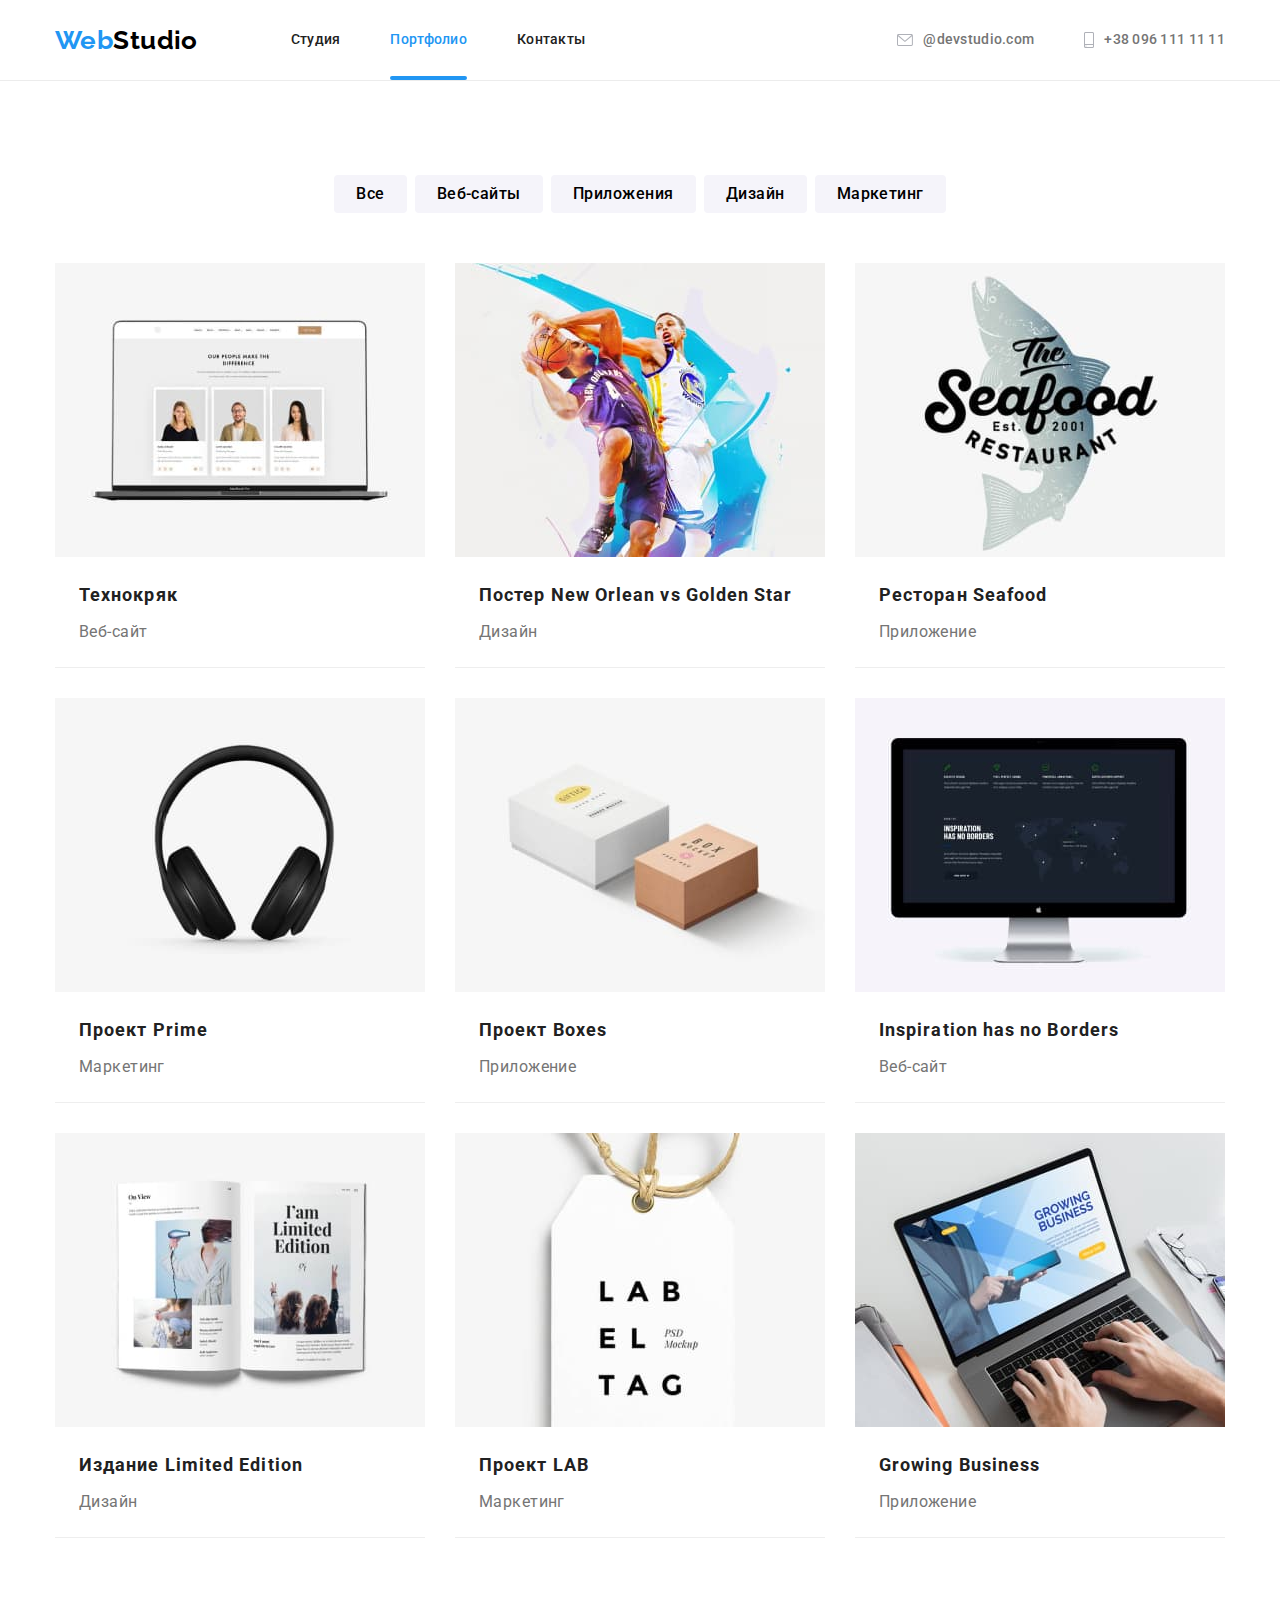
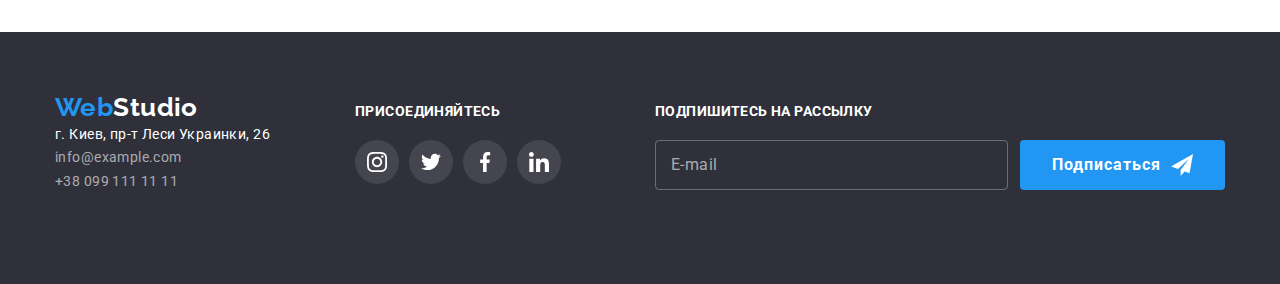
==== portfolio.html @ 6a76e934 "Старт ДЗ-8" ====
<!DOCTYPE html>
<html lang="ru">
  <head>
    <meta charset="UTF-8" />
    <meta http-equiv="X-UA-Compatible" content="IE=edge" />
    <meta name="viewport" content="width=device-width, initial-scale=1.0" />
    <title>Портфолио</title>
    <link rel="stylesheet" href="https://cdnjs.cloudflare.com/ajax/libs/modern-normalize/1.0.0/modern-normalize.min.css" />
    <link rel="preconnect" href="https://fonts.gstatic.com" />
    <link
      href="https://fonts.googleapis.com/css2?family=Raleway:wght@700&family=Roboto:wght@400;500;700;900&display=swap"
      rel="stylesheet"
    />
    <link rel="stylesheet" href="./css/main.min.css" />
  </head>
  <body>
    <header class="page-header">
      <div class="container">
        <a href="./" class="link logo page-header__logo"><span class="logo--color">Web</span>Studio</a>
        <nav>
          <ul class="list site-nav">
            <li class="site-nav__item"><a href="./" class="link site-nav__link">Студия</a></li>
            <li class="site-nav__item current"><a href="./portfolio.html" class="link site-nav__link">Портфолио</a></li>
            <li class="site-nav__item"><a href="" class="link site-nav__link">Контакты</a></li>
          </ul>
        </nav>
        <ul class="list address">
          <li class="address__item">
            <a href="mailto:info@devstudio.com" class="link address__link">
              <svg class="address__icon" width="16" height="12">
                <use href="./images/icons.svg#icon-envelope"></use>
              </svg>
              <span>@devstudio.com</span>
            </a>
          </li>
          <li class="address-item">
            <a href="tel:+380961111111" class="link address__link">
              <svg class="address__icon" width="10" height="16">
                <use href="./images/icons.svg#icon-smartphone"></use>
              </svg>
              <span>+38 096 111 11 11</span>
            </a>
          </li>
        </ul>
      </div>
    </header>

    <main>
      <section class="section">
        <div class="container">
          <h1 class="text-hidden">Проекты</h1>
          <ul class="list buttons-block">
            <li><button type="button" class="button current-btn">Все</button></li>
            <li><button type="button" class="button">Веб-сайты</button></li>
            <li><button type="button" class="button">Приложения</button></li>
            <li><button type="button" class="button">Дизайн</button></li>
            <li><button type="button" class="button">Маркетинг</button></li>
          </ul>
          <ul class="list grid">
            <li class="project__item grid__item">
              <a href="" class="project__link link show-overlay">
                <div class="project__face">
                  <img src="./images/projects/img1.jpg" alt="оформление проекта" width="370" height="294" />
                  <p class="project__overlay">
                    Технокряк это современная площадка распространения коронавируса. Компании используют эту платформу для цифрового
                    шпионажа и атак на защищённые сервера конкурентов.
                  </p>
                </div>
                <div class="project__text">
                  <h2 class="project__name">Технокряк</h2>
                  <p class="project__caption">Веб-сайт</p>
                </div>
              </a>
            </li>
            <li class="project__item grid__item">
              <a href="" class="project__link link show-overlay">
                <div class="project__face">
                  <img src="./images/projects/img2.jpg" alt="оформление проекта" width="370" height="294" />
                  <p class="project__overlay">
                    Технокряк это современная площадка распространения коронавируса. Компании используют эту платформу для цифрового
                    шпионажа и атак на защищённые сервера конкурентов.
                  </p>
                </div>
                <div class="project__text">
                  <h2 class="project__name">Постер New Orlean vs Golden Star</h2>
                  <p class="project__caption">Дизайн</p>
                </div>
              </a>
            </li>
            <li class="project__item grid__item">
              <a href="" class="project__link link show-overlay">
                <div class="project__face">
                  <img src="./images/projects/img3.jpg" alt="оформление проекта" width="370" height="294" />
                  <p class="project__overlay">
                    Технокряк это современная площадка распространения коронавируса. Компании используют эту платформу для цифрового
                    шпионажа и атак на защищённые сервера конкурентов.
                  </p>
                </div>
                <div class="project__text">
                  <h2 class="project__name">Ресторан Seafood</h2>
                  <p class="project__caption">Приложение</p>
                </div>
              </a>
            </li>
            <li class="project__item grid__item">
              <a href="" class="project__link link show-overlay">
                <div class="project__face">
                  <img src="./images/projects/img4.jpg" alt="оформление проекта" width="370" height="294" />
                  <p class="project__overlay">
                    Технокряк это современная площадка распространения коронавируса. Компании используют эту платформу для цифрового
                    шпионажа и атак на защищённые сервера конкурентов.
                  </p>
                </div>
                <div class="project__text">
                  <h2 class="project__name">Проект Prime</h2>
                  <p class="project__caption">Маркетинг</p>
                </div>
              </a>
            </li>
            <li class="project__item grid__item">
              <a href="" class="project__link link show-overlay">
                <div class="project__face">
                  <img src="./images/projects/img5.jpg" alt="оформление проекта" width="370" height="294" />
                  <p class="project__overlay">
                    Технокряк это современная площадка распространения коронавируса. Компании используют эту платформу для цифрового
                    шпионажа и атак на защищённые сервера конкурентов.
                  </p>
                </div>
                <div class="project__text">
                  <h2 class="project__name">Проект Boxes</h2>
                  <p class="project__caption">Приложение</p>
                </div>
              </a>
            </li>
            <li class="project__item grid__item">
              <a href="" class="project__link link show-overlay">
                <div class="project__face">
                  <img src="./images/projects/img6.jpg" alt="оформление проекта" width="370" height="294" />
                  <p class="project__overlay">
                    Технокряк это современная площадка распространения коронавируса. Компании используют эту платформу для цифрового
                    шпионажа и атак на защищённые сервера конкурентов.
                  </p>
                </div>
                <div class="project__text">
                  <h2 class="project__name">Inspiration has no Borders</h2>
                  <p class="project__caption">Веб-сайт</p>
                </div>
              </a>
            </li>
            <li class="project__item grid__item">
              <a href="" class="project__link link show-overlay">
                <div class="project__face">
                  <img src="./images/projects/img7.jpg" alt="оформление проекта" width="370" height="294" />
                  <p class="project__overlay">
                    Технокряк это современная площадка распространения коронавируса. Компании используют эту платформу для цифрового
                    шпионажа и атак на защищённые сервера конкурентов.
                  </p>
                </div>
                <div class="project__text">
                  <h2 class="project__name">Издание Limited Edition</h2>
                  <p class="project__caption">Дизайн</p>
                </div>
              </a>
            </li>
            <li class="project__item grid__item">
              <a href="" class="project__link link show-overlay">
                <div class="project__face">
                  <img src="./images/projects/img8.jpg" alt="оформление проекта" width="370" height="294" />
                  <p class="project__overlay">
                    Технокряк это современная площадка распространения коронавируса. Компании используют эту платформу для цифрового
                    шпионажа и атак на защищённые сервера конкурентов.
                  </p>
                </div>
                <div class="project__text">
                  <h2 class="project__name">Проект LAB</h2>
                  <p class="project__caption">Маркетинг</p>
                </div>
              </a>
            </li>
            <li class="project__item grid__item">
              <a href="" class="project__link link show-overlay">
                <div class="project__face">
                  <img src="./images/projects/img9.jpg" alt="оформление проекта" width="370" height="294" />
                  <p class="project__overlay">
                    Технокряк это современная площадка распространения коронавируса. Компании используют эту платформу для цифрового
                    шпионажа и атак на защищённые сервера конкурентов.
                  </p>
                </div>
                <div class="project__text">
                  <h2 class="project__name">Growing Business</h2>
                  <p class="project__caption">Приложение</p>
                </div>
              </a>
            </li>
          </ul>
        </div>
      </section>
    </main>

    <footer class="page-footer">
      <div class="container">
        <div class="requisites">
          <a href="./" class="link logo page-footer__logo"><span class="logo--color">Web</span>Studio</a>
          <address>
            <ul class="list">
              <li>
                <a href="https://goo.gl/maps/fyFfX9XR5Mxzys699" class="link requisites__link" target="_blank" rel="noreferrer noopener"
                  >г. Киев, пр-т Леси Украинки, 26
                </a>
              </li>
              <li><a href="mailto:info@example.com" class="link contacts-link">info@example.com</a></li>
              <li><a href="tel:+380991111111" class="link contacts-link">+38 099 111 11 11</a></li>
            </ul>
          </address>
        </div>

        <div class="social">
          <p class="page-footer__title">присоединяйтесь</p>
          <ul class="social__list list">
            <li class="social__item">
              <a href="" class="social__link">
                <svg class="social__icon" width="20" height="20">
                  <use href="./images/icons.svg#icon-instagram"></use>
                </svg>
              </a>
            </li>
            <li class="social__item">
              <a href="" class="social__link">
                <svg class="social__icon" width="20" height="20">
                  <use href="./images/icons.svg#icon-twitter"></use>
                </svg>
              </a>
            </li>
            <li class="social__item">
              <a href="" class="social__link">
                <svg class="social__icon" width="20" height="20">
                  <use href="./images/icons.svg#icon-facebook"></use>
                </svg>
              </a>
            </li>
            <li class="social__item">
              <a href="" class="social__link">
                <svg class="social__icon" width="20" height="20">
                  <use href="./images/icons.svg#icon-linkedin"></use>
                </svg>
              </a>
            </li>
          </ul>
        </div>

        <div class="mailing__blok">
          <p class="page-footer__title">Подпишитесь на рассылку</p>
          <form class="mailing__form">
            <input type="email" class="filed-mail" name="mailing_mail" placeholder="E-mail" required />
            <button type="submit" class="btn">
              <span>Подписаться</span>
              <svg class="mailing__icon" width="24" height="24">
                <use href="./images/icons.svg#icon-send"></use>
              </svg>
            </button>
          </form>
        </div>
      </div>
    </footer>
  </body>
</html>
---- css/main.min.css ----
:root{--grid-item: 1;--timing-function: cubic-bezier(0.4, 0, 0.2, 1)}h1,h2,h3,h4,h5,h6,p{margin-top:0}img{display:block;max-width:100%;height:auto}body{font-family:Roboto,sans-serif;font-size:14px;background-color:white;color:#212121;letter-spacing:0.03em}textarea{resize:none}.link{font-style:normal;text-decoration:none}.list{list-style:none;margin:0;padding:0}.container{width:1200px;padding:0 15px;margin:0 auto}.section{padding:94px 0}.title{font-weight:700;font-size:36px;line-height:1.17;text-align:center;margin-bottom:50px}.text-hidden{position:absolute !important;clip:rect(1px 1px 1px 1px);clip:rect(1px, 1px, 1px, 1px);padding:0 !important;border:0 !important;height:1px !important;width:1px !important;overflow:hidden}.logo{font-family:Raleway;font-weight:700;font-size:26px;line-height:1.19}.logo--color{color:#2196f3}.grid{display:-webkit-box;display:-ms-flexbox;display:flex;-ms-flex-wrap:wrap;flex-wrap:wrap;margin-left:-30px;margin-top:-30px}.grid__item{-ms-flex-preferred-size:calc((100% - 30px * var(--grid-item)) / var(--grid-item));flex-basis:calc((100% - 30px * var(--grid-item)) / var(--grid-item));margin-left:30px;margin-top:30px}.btn{min-width:200px;font-family:inherit;font-weight:700;font-size:16px;line-height:1.87;-webkit-box-align:center;-ms-flex-align:center;align-items:center;letter-spacing:0.06em;color:white;padding:10px 32px;background:#2196f3;border-radius:4px;border:none;-webkit-transition-property:background-color, cursor;transition-property:background-color, cursor;-webkit-transition-duration:250ms;transition-duration:250ms;-webkit-transition-timing-function:var(--timing-function);transition-timing-function:var(--timing-function)}.btn:hover{background-color:#188ce8;cursor:pointer}.page-header{display:-webkit-box;display:-ms-flexbox;display:flex;border-bottom:1px solid #ececec}.page-header .container{display:-webkit-box;display:-ms-flexbox;display:flex;-webkit-box-pack:start;-ms-flex-pack:start;justify-content:flex-start;-webkit-box-align:center;-ms-flex-align:center;align-items:center}.page-header__logo{color:black}.site-nav{display:-webkit-box;display:-ms-flexbox;display:flex;-webkit-box-align:center;-ms-flex-align:center;align-items:center;margin-left:93px;height:80px}.site-nav .site-nav__item:not(:last-child){margin-right:50px}.site-nav__link{display:block;padding-top:7px;padding-bottom:7px;font-weight:500;line-height:1.14;letter-spacing:0.02em;color:inherit;-webkit-transition-property:color;transition-property:color;-webkit-transition-duration:250ms;transition-duration:250ms;-webkit-transition-timing-function:var(--timing-function);transition-timing-function:var(--timing-function)}.site-nav__link:hover,.site-nav__link:focus{color:#2196f3}.current{display:-webkit-box;display:-ms-flexbox;display:flex;-webkit-box-orient:vertical;-webkit-box-direction:normal;-ms-flex-direction:column;flex-direction:column;-webkit-box-pack:center;-ms-flex-pack:center;justify-content:center;position:relative;color:#2196f3;height:100%}.current::after{content:'';position:absolute;bottom:0;height:4px;width:100%;border:solid 2px #2196f3;border-radius:2px}.address{display:-webkit-box;display:-ms-flexbox;display:flex;margin-left:auto}.address__item:not(:last-child){margin-right:50px}.address__link{display:-webkit-box;display:-ms-flexbox;display:flex;-webkit-box-align:center;-ms-flex-align:center;align-items:center;padding-top:7px;padding-bottom:7px;color:#757575;font-weight:500;line-height:1.14;letter-spacing:0.02em;-webkit-transition-property:color;transition-property:color;-webkit-transition-duration:250ms;transition-duration:250ms;-webkit-transition-timing-function:var(--timing-function);transition-timing-function:var(--timing-function)}.address__link:hover,.address__link:focus{color:#2196f3}.address__icon{margin-right:10px;fill:#afb1b8;-webkit-transition-property:fill;transition-property:fill;-webkit-transition-duration:250ms;transition-duration:250ms;-webkit-transition-timing-function:var(--timing-function);transition-timing-function:var(--timing-function)}.address__link:hover .address__icon,.address__link:focus .address__icon{fill:#2196f3}.page-footer{background-color:#2f303a;height:252px}.page-footer .container{display:-webkit-box;display:-ms-flexbox;display:flex;-webkit-box-pack:justify;-ms-flex-pack:justify;justify-content:space-between}.page-footer__logo{color:white;margin-bottom:20px}.page-footer__title{font-weight:bold;font-size:14px;line-height:1.14;text-transform:uppercase;margin-bottom:20px;color:#ffffff}.requisites{padding-top:60px;width:calc((50% - 45px) / 2)}.requisites__link{line-height:1.71;color:white;-webkit-transition-property:color;transition-property:color;-webkit-transition-duration:250ms;transition-duration:250ms;-webkit-transition-timing-function:var(--timing-function);transition-timing-function:var(--timing-function)}.requisites__link:hover,.requisites__link:focus{color:#2196f3}.contacts-link{line-height:1.71;color:rgba(255,255,255,0.6);margin-top:9px;-webkit-transition-property:color;transition-property:color;-webkit-transition-duration:250ms;transition-duration:250ms;-webkit-transition-timing-function:var(--timing-function);transition-timing-function:var(--timing-function)}.contacts-link:hover,.contacts-link:focus{color:#2196f3}.social{padding-top:72px;width:calc((50% - 45px) / 2)}.social__list{display:-webkit-box;display:-ms-flexbox;display:flex}.social__list .social__item:not(:last-child){margin-right:10px}.social__link{display:-webkit-box;display:-ms-flexbox;display:flex;-webkit-box-pack:center;-ms-flex-pack:center;justify-content:center;-webkit-box-align:center;-ms-flex-align:center;align-items:center;width:44px;height:44px;background-color:rgba(255,255,255,0.1);background-repeat:no-repeat;background-position:center;border-radius:50%;-webkit-transition-property:background-color;transition-property:background-color;-webkit-transition-duration:250ms;transition-duration:250ms;-webkit-transition-timing-function:var(--timing-function);transition-timing-function:var(--timing-function)}.social__link:hover,.social__link:focus{background-color:#2196f3}.social__icon{fill:white}.mailing__blok{padding-top:72px;width:calc(50% - 15px)}.filed-mail{width:358px;height:50px;margin-right:12px;background-color:var(--bgc-dark);color:white;padding:15px;font-size:16px;line-height:1.25;letter-spacing:0.03em;border:1px solid rgba(255,255,255,0.3);border-radius:4px}.filed-mail::-webkit-input-placeholder{padding-top:15px;padding-bottom:15px;font-size:16px;line-height:1.25;letter-spacing:0.03em;color:rgba(255,255,255,0.6)}.filed-mail:-ms-input-placeholder{padding-top:15px;padding-bottom:15px;font-size:16px;line-height:1.25;letter-spacing:0.03em;color:rgba(255,255,255,0.6)}.filed-mail::-ms-input-placeholder{padding-top:15px;padding-bottom:15px;font-size:16px;line-height:1.25;letter-spacing:0.03em;color:rgba(255,255,255,0.6)}.filed-mail::placeholder{padding-top:15px;padding-bottom:15px;font-size:16px;line-height:1.25;letter-spacing:0.03em;color:rgba(255,255,255,0.6)}.mailing__form{display:-webkit-box;display:-ms-flexbox;display:flex;-webkit-box-orient:horizontal;-webkit-box-direction:normal;-ms-flex-direction:row;flex-direction:row}.mailing__form button{display:-webkit-box;display:-ms-flexbox;display:flex;-webkit-box-align:center;-ms-flex-align:center;align-items:center}.mailing__icon{margin-left:10px}.hero{text-align:center;background-color:#afb1b8;background-image:-webkit-gradient(linear, left top, right top, from(rgba(47,48,58,0.4)), to(rgba(47,48,58,0.4)));background-image:linear-gradient(to right, rgba(47,48,58,0.4), rgba(47,48,58,0.4))}.hero__overlay{display:-webkit-box;display:-ms-flexbox;display:flex;-webkit-box-align:center;-ms-flex-align:center;align-items:center;max-width:1600px;height:600px;margin-left:auto;margin-right:auto;background-image:-webkit-gradient(linear, left top, right top, from(rgba(47,48,58,0.4)), to(rgba(47,48,58,0.4))),url(../images/bg/hero-bg.jpg);background-image:linear-gradient(to right, rgba(47,48,58,0.4), rgba(47,48,58,0.4)),url(../images/bg/hero-bg.jpg);background-repeat:no-repeat;background-position:center;background-size:cover}.hero__overlay .container{display:-webkit-box;display:-ms-flexbox;display:flex;-webkit-box-pack:center;-ms-flex-pack:center;justify-content:center}.hero__content{width:calc(100% / 12 * 7)}.hero__title{margin-top:0;margin-bottom:30px;font-weight:900;font-size:44px;line-height:1.36;letter-spacing:0.06em;text-transform:uppercase;color:white}.backdrop{position:fixed;top:0;left:0;opacity:1;width:100vw;height:100vh;background-color:rgba(0,0,0,0.2);-webkit-transition-property:opacity;transition-property:opacity;-webkit-transition-duration:300ms;transition-duration:300ms;-webkit-transition-timing-function:linear;transition-timing-function:linear}.order-modal{position:absolute;top:50%;left:50%;min-width:528px;min-height:581px;-webkit-transform:scale(1) translate(-50%, -50%);transform:scale(1) translate(-50%, -50%);background-color:white;-webkit-box-shadow:0px 1px 3px rgba(0,0,0,0.12),0px 1px 1px rgba(0,0,0,0.14),0px 2px 1px rgba(0,0,0,0.2);box-shadow:0px 1px 3px rgba(0,0,0,0.12),0px 1px 1px rgba(0,0,0,0.14),0px 2px 1px rgba(0,0,0,0.2);border-radius:4px;-webkit-transition-property:-webkit-transform;transition-property:-webkit-transform;transition-property:transform;transition-property:transform, -webkit-transform;-webkit-transition-duration:300ms;transition-duration:300ms;-webkit-transition-timing-function:linear;transition-timing-function:linear}.is-hidden{opacity:0;pointer-events:none;-webkit-transition-property:opacity;transition-property:opacity;-webkit-transition-duration:300ms;transition-duration:300ms;-webkit-transition-timing-function:linear;transition-timing-function:linear}.is-hidden .order-modal{-webkit-transform:scale(0);transform:scale(0);-webkit-transition-property:-webkit-transform;transition-property:-webkit-transform;transition-property:transform;transition-property:transform, -webkit-transform;-webkit-transition-duration:300ms;transition-duration:300ms;-webkit-transition-timing-function:linear;transition-timing-function:linear}.close-btn{display:-webkit-box;display:-ms-flexbox;display:flex;-webkit-box-pack:center;-ms-flex-pack:center;justify-content:center;-webkit-box-align:center;-ms-flex-align:center;align-items:center;position:absolute;top:8px;right:8px;width:30px;height:30px;padding:0;background-color:white;border:1px solid rgba(0,0,0,0.1);border-radius:50%;-webkit-transition-property:border-color;transition-property:border-color;-webkit-transition-duration:250ms;transition-duration:250ms;-webkit-transition-timing-function:var(--timing-function);transition-timing-function:var(--timing-function)}.close-btn{display:-webkit-box;display:-ms-flexbox;display:flex;-webkit-box-pack:center;-ms-flex-pack:center;justify-content:center;-webkit-box-align:center;-ms-flex-align:center;align-items:center;position:absolute;top:8px;right:8px;width:30px;height:30px;padding:0;background-color:white;border:1px solid rgba(0,0,0,0.1);border-radius:50%;-webkit-transition-property:border-color;transition-property:border-color;-webkit-transition-duration:250ms;transition-duration:250ms;-webkit-transition-timing-function:var(--timing-function);transition-timing-function:var(--timing-function)}.close-btn:hover .close-btn__icon{fill:#2196f3}.user-data-form{display:-webkit-inline-box;display:-ms-inline-flexbox;display:inline-flex;-webkit-box-orient:vertical;-webkit-box-direction:normal;-ms-flex-direction:column;flex-direction:column;padding:40px}.user-data-form label{font-size:12px;line-height:1.16;letter-spacing:0.01em;color:#757575}.order-modal__title{font-weight:700;font-size:20px;line-height:1.15;text-align:center;letter-spacing:0.03em;margin-bottom:12px}.order-modal__icon{position:absolute;left:12px;bottom:11px;-webkit-transition-property:fill;transition-property:fill;-webkit-transition-duration:250ms;transition-duration:250ms;-webkit-transition-timing-function:var(--timing-function);transition-timing-function:var(--timing-function)}.order-modal__filed{display:-webkit-box;display:-ms-flexbox;display:flex;-webkit-box-orient:vertical;-webkit-box-direction:normal;-ms-flex-direction:column;flex-direction:column;position:relative;margin-bottom:10px}.order-modal__filed label{margin-bottom:4px}.order-modal__filed input{display:-webkit-box;display:-ms-flexbox;display:flex;-webkit-box-align:center;-ms-flex-align:center;align-items:center;height:40px;padding-left:42px;font-size:16px;line-height:1.25;letter-spacing:0.03em;border:1px solid rgba(33,33,33,0.2);border-radius:4px;-webkit-transition-property:border;transition-property:border;-webkit-transition-duration:250ms;transition-duration:250ms;-webkit-transition-timing-function:var(--timing-function);transition-timing-function:var(--timing-function)}.order-modal__filed input:focus{border-color:#2196f3;outline:none}.order-modal__comment{padding:12px 16px;font-size:16px;line-height:1.25;letter-spacing:0.03em;border:1px solid rgba(33,33,33,0.2);border-radius:4px}.order-modal__comment:focus{border-color:#2196f3;outline:none}.order-modal__comment::-webkit-input-placeholder{font-size:14px;line-height:1.14;letter-spacing:0.01em;color:rgba(117,117,117,0.5)}.order-modal__comment:-ms-input-placeholder{font-size:14px;line-height:1.14;letter-spacing:0.01em;color:rgba(117,117,117,0.5)}.order-modal__comment::-ms-input-placeholder{font-size:14px;line-height:1.14;letter-spacing:0.01em;color:rgba(117,117,117,0.5)}.order-modal__comment::placeholder{font-size:14px;line-height:1.14;letter-spacing:0.01em;color:rgba(117,117,117,0.5)}.user-data-form input:focus+.order-modal__icon{fill:#2196f3}.order-modal__check label{display:-webkit-box;display:-ms-flexbox;display:flex;-webkit-box-align:center;-ms-flex-align:center;align-items:center;-webkit-box-pack:center;-ms-flex-pack:center;justify-content:center;font-size:14px;line-height:1.71;letter-spacing:0.03em}.order-modal_checkbox{appearance:none;-webkit-appearance:none;-moz-appearance:none;position:absolute}.check-icon{display:inline-block;width:16px;height:15px;margin-right:8px;border:2px solid #212121;border-radius:2px;background-color:white;background-image:url();-webkit-transition-property:border, background-color, background-image;transition-property:border, background-color, background-image;-webkit-transition-duration:250ms;transition-duration:250ms;-webkit-transition-timing-function:var(--timing-function);transition-timing-function:var(--timing-function)}.order-modal_checkbox:checked+.check-icon{border:none;background-color:#2196f3;background-image:url(../images/icons/check.svg)}.accord{margin-left:4px;color:#2196f3}.user-data-form .btn{margin-left:auto;margin-right:auto}.features__item{--grid-item: 4}.features__blok{display:-webkit-box;display:-ms-flexbox;display:flex;-webkit-box-pack:center;-ms-flex-pack:center;justify-content:center;-webkit-box-align:center;-ms-flex-align:center;align-items:center;height:120px;margin-bottom:30px;background-color:#f5f4fa}.features__title{font-weight:700;font-size:14px;line-height:1.14;text-transform:uppercase;margin-bottom:10px}.features__text{line-height:1.71;color:#757575}.section.features{padding-bottom:0}.operation__item{--grid-item: 3}.operation__blok{position:relative}.operation__caption{width:100%;height:70px;position:absolute;bottom:0;margin-bottom:0;display:-webkit-box;display:-ms-flexbox;display:flex;-webkit-box-pack:center;-ms-flex-pack:center;justify-content:center;-webkit-box-align:center;-ms-flex-align:center;align-items:center;background-color:rgba(47,48,58,0.8);font-weight:700;font-size:14px;line-height:1.14;letter-spacing:0.03em;text-transform:uppercase;color:white}.team{background-color:#f5f4fa}.team__item{--grid-item: 4;text-align:center;padding-bottom:30px;background-color:white;-webkit-box-shadow:0px 1px 3px rgba(0,0,0,0.12),0px 1px 1px rgba(0,0,0,0.14),0px 2px 1px rgba(0,0,0,0.2);box-shadow:0px 1px 3px rgba(0,0,0,0.12),0px 1px 1px rgba(0,0,0,0.14),0px 2px 1px rgba(0,0,0,0.2);border-radius:0px 0px 4px 4px}.team__img{margin-bottom:30px}.team__name{font-weight:500;font-size:16px;line-height:1.19;margin-bottom:10px}.team__text{font-size:16px;line-height:1.19;color:#757575;margin-bottom:16px}.team-social__list{display:-webkit-box;display:-ms-flexbox;display:flex;-webkit-box-pack:justify;-ms-flex-pack:justify;justify-content:space-between;padding-left:32px;padding-right:32px}.team-social__link{display:-webkit-box;display:-ms-flexbox;display:flex;-webkit-box-pack:center;-ms-flex-pack:center;justify-content:center;-webkit-box-align:center;-ms-flex-align:center;align-items:center;width:44px;height:44px;border-radius:50%;-webkit-transition-property:background-color;transition-property:background-color;-webkit-transition-duration:250ms;transition-duration:250ms;-webkit-transition-timing-function:var(--timing-function);transition-timing-function:var(--timing-function)}.team-social__link:hover,.team-social__link:focus{background-color:#2196f3}.team-social__icon{fill:#afb1b8;-webkit-transition-property:fill;transition-property:fill;-webkit-transition-duration:250ms;transition-duration:250ms;-webkit-transition-timing-function:var(--timing-function);transition-timing-function:var(--timing-function)}.team-social__link:hover .team-social__icon,.team-social__link:focus .team-social__icon{fill:white}.client__item{--grid-item: 6}.client__link{display:-webkit-box;display:-ms-flexbox;display:flex;-webkit-box-pack:center;-ms-flex-pack:center;justify-content:center;-webkit-box-align:center;-ms-flex-align:center;align-items:center;width:170px;height:90px;border:1px solid #afb1b8;border-radius:3px;-webkit-transition-property:border-color;transition-property:border-color;-webkit-transition-duration:250ms;transition-duration:250ms;-webkit-transition-timing-function:var(--timing-function);transition-timing-function:var(--timing-function)}.client__link:hover{border-color:#2196f3}.client__icon{fill:#afb1b8;-webkit-transition-property:fill;transition-property:fill;-webkit-transition-duration:250ms;transition-duration:250ms;-webkit-transition-timing-function:var(--timing-function);transition-timing-function:var(--timing-function)}.client__link:hover .client__icon{fill:#2196f3}.project__item{--grid-item: 3;border-bottom:1px solid #eeeeee}.project__face{position:relative;overflow:hidden}.project__overlay{position:absolute;height:294px;display:-webkit-box;display:-ms-flexbox;display:flex;-webkit-box-align:center;-ms-flex-align:center;align-items:center;background-color:rgba(33,150,243,0.9);padding-left:24px;padding-right:24px;font-size:18px;line-height:1.6;color:white;-webkit-transition-property:-webkit-transform;transition-property:-webkit-transform;transition-property:transform;transition-property:transform, -webkit-transform;-webkit-transition-duration:400ms;transition-duration:400ms;-webkit-transition-timing-function:linear;transition-timing-function:linear}.show-overlay:hover .project__overlay{-webkit-transform:translateY(-100%);transform:translateY(-100%)}.project__text{padding:0 24px;margin-top:20px}.project__name{font-weight:700;font-size:18px;line-height:2;letter-spacing:0.06em;color:#212121;margin-bottom:4px}.project__caption{font-size:16px;line-height:1.87;color:#757575;margin-bottom:0}.project__link{display:block;padding-bottom:20px;-webkit-transition-property:-webkit-box-shadow;transition-property:-webkit-box-shadow;transition-property:box-shadow;transition-property:box-shadow, -webkit-box-shadow;-webkit-transition-duration:250ms;transition-duration:250ms;-webkit-transition-timing-function:var(--timing-function);transition-timing-function:var(--timing-function)}.project__link:hover,.project__link:focus{-webkit-box-shadow:0px 1px 1px rgba(0,0,0,0.12),0px 4px 4px rgba(0,0,0,0.06),1px 4px 6px rgba(0,0,0,0.16);box-shadow:0px 1px 1px rgba(0,0,0,0.12),0px 4px 4px rgba(0,0,0,0.06),1px 4px 6px rgba(0,0,0,0.16)}.buttons-block{display:-webkit-box;display:-ms-flexbox;display:flex;-webkit-box-pack:center;-ms-flex-pack:center;justify-content:center;margin-bottom:50px}.buttons-block>li:last-child .button{margin-right:0}.button{background-color:#f5f4fa;border-radius:4px;border:none;padding:6px 22px;font-family:inherit;font-weight:500;font-size:16px;line-height:1.62;letter-spacing:0.03em;margin-right:8px;-webkit-transition-property:background-color, cursor, color, -webkit-box-shadow;transition-property:background-color, cursor, color, -webkit-box-shadow;transition-property:background-color, cursor, color, box-shadow;transition-property:background-color, cursor, color, box-shadow, -webkit-box-shadow;-webkit-transition-duration:250ms;transition-duration:250ms;-webkit-transition-timing-function:var(--timing-function);transition-timing-function:var(--timing-function)}.button:hover,.button:focus{cursor:pointer;background-color:#2196f3;color:white;-webkit-box-shadow:0px 3px 1px rgba(0,0,0,0.1),0px 1px 2px rgba(0,0,0,0.08),0px 2px 2px rgba(0,0,0,0.12);box-shadow:0px 3px 1px rgba(0,0,0,0.1),0px 1px 2px rgba(0,0,0,0.08),0px 2px 2px rgba(0,0,0,0.12)}
/*# sourceMappingURL=main.min.css.map */
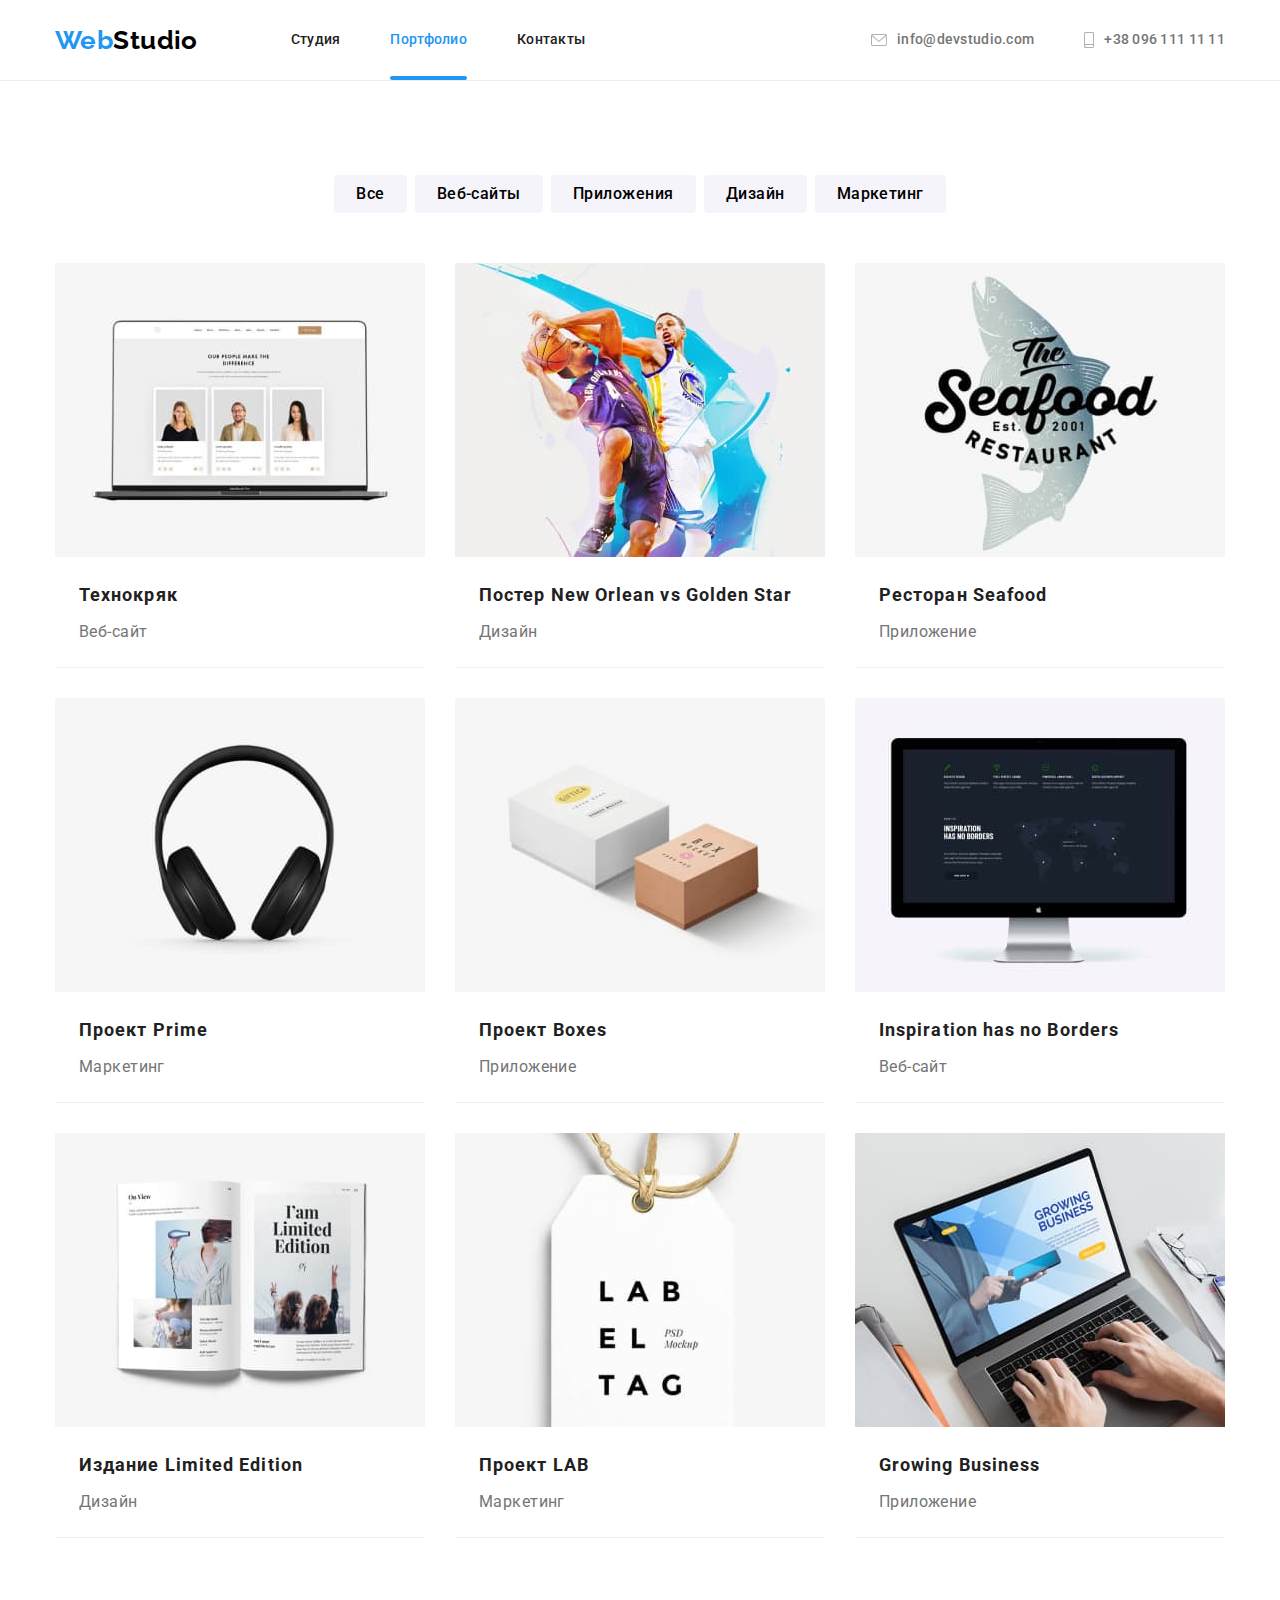
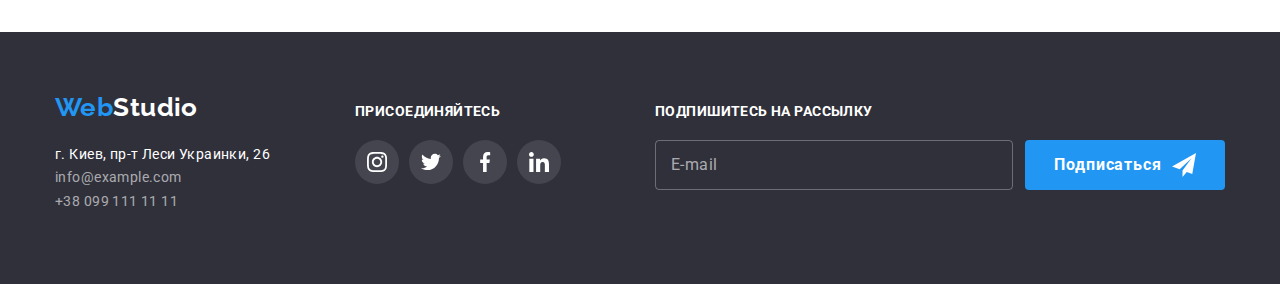
==== commit 1da82fae: "Финиш ДЗ-8" ====
--- a/portfolio.html
+++ b/portfolio.html
@@ -14,27 +14,32 @@
     <link rel="stylesheet" href="./css/main.min.css" />
   </head>
   <body>
-    <header class="page-header">
+    <header class="page-header" data-header>
       <div class="container">
-        <a href="./" class="link logo page-header__logo"><span class="logo--color">Web</span>Studio</a>
-        <nav>
+        <a href="./" class="link logo page-header__logo hidden-itm show-itm" data-logo><span class="logo--color">Web</span>Studio</a>
+        <button type="button" class="close-btn hidden-itm" data-btn-close data-menu-close aria-label="кнопка закрыть окно">
+          <svg class="close-btn__icon" width="40" height="40">
+            <use href="./images/icons.svg#icon-close"></use>
+          </svg>
+        </button>
+        <nav class="nav hidden-itm" data-nav>
           <ul class="list site-nav">
             <li class="site-nav__item"><a href="./" class="link site-nav__link">Студия</a></li>
-            <li class="site-nav__item current"><a href="./portfolio.html" class="link site-nav__link">Портфолио</a></li>
+            <li class="site-nav__item current "><a href="./portfolio.html" class="link site-nav__link">Портфолио</a></li>
             <li class="site-nav__item"><a href="" class="link site-nav__link">Контакты</a></li>
           </ul>
         </nav>
-        <ul class="list address">
+        <ul class="list address hidden-itm" data-address>
           <li class="address__item">
-            <a href="mailto:info@devstudio.com" class="link address__link">
+            <a href="mailto:info@devstudio.com" class="link address__link address__mail">
               <svg class="address__icon" width="16" height="12">
                 <use href="./images/icons.svg#icon-envelope"></use>
               </svg>
-              <span>@devstudio.com</span>
+              <span>info@devstudio.com</span>
             </a>
           </li>
           <li class="address-item">
-            <a href="tel:+380961111111" class="link address__link">
+            <a href="tel:+380961111111" class="link address__link address__tel">
               <svg class="address__icon" width="10" height="16">
                 <use href="./images/icons.svg#icon-smartphone"></use>
               </svg>
@@ -42,6 +47,26 @@
             </a>
           </li>
         </ul>
+        <ul class="list page-header__soc hidden-itm" data-soc>
+         <li class="page-header__item">
+           <a href="" class="link page-header__link">Instagram</a>
+         </li>
+         <li class="page-header__item">
+           <a href="" class="link page-header__link">Twitter</a>
+         </li>
+         <li class="page-header__item">
+           <a href="" class="link page-header__link">Facebook</a>
+         </li>
+         <li class="page-header__item">
+           <a href="" class="link page-header__link">LinkedIn</a>
+         </li>
+        </ul>
+          
+        <button type="button" class="page-header__btn hidden-itm show-itm" data-btn-menu data-menu-open aria-label="кнопка открыть окно меню">
+          <svg class="page-header__icon" width="40" height="40">
+            <use href="./images/icons.svg#icon-menu"></use>
+          </svg>
+        </button>
       </div>
     </header>
 
@@ -262,5 +287,6 @@
         </div>
       </div>
     </footer>
+    <script src="./js/menu.js"></script>
   </body>
 </html>
--- a/css/main.min.css
+++ b/css/main.min.css
@@ -1,2 +1,2 @@
-:root{--grid-item: 1;--timing-function: cubic-bezier(0.4, 0, 0.2, 1)}h1,h2,h3,h4,h5,h6,p{margin-top:0}img{display:block;max-width:100%;height:auto}body{font-family:Roboto,sans-serif;font-size:14px;background-color:white;color:#212121;letter-spacing:0.03em}textarea{resize:none}.link{font-style:normal;text-decoration:none}.list{list-style:none;margin:0;padding:0}.container{width:1200px;padding:0 15px;margin:0 auto}.section{padding:94px 0}.title{font-weight:700;font-size:36px;line-height:1.17;text-align:center;margin-bottom:50px}.text-hidden{position:absolute !important;clip:rect(1px 1px 1px 1px);clip:rect(1px, 1px, 1px, 1px);padding:0 !important;border:0 !important;height:1px !important;width:1px !important;overflow:hidden}.logo{font-family:Raleway;font-weight:700;font-size:26px;line-height:1.19}.logo--color{color:#2196f3}.grid{display:-webkit-box;display:-ms-flexbox;display:flex;-ms-flex-wrap:wrap;flex-wrap:wrap;margin-left:-30px;margin-top:-30px}.grid__item{-ms-flex-preferred-size:calc((100% - 30px * var(--grid-item)) / var(--grid-item));flex-basis:calc((100% - 30px * var(--grid-item)) / var(--grid-item));margin-left:30px;margin-top:30px}.btn{min-width:200px;font-family:inherit;font-weight:700;font-size:16px;line-height:1.87;-webkit-box-align:center;-ms-flex-align:center;align-items:center;letter-spacing:0.06em;color:white;padding:10px 32px;background:#2196f3;border-radius:4px;border:none;-webkit-transition-property:background-color, cursor;transition-property:background-color, cursor;-webkit-transition-duration:250ms;transition-duration:250ms;-webkit-transition-timing-function:var(--timing-function);transition-timing-function:var(--timing-function)}.btn:hover{background-color:#188ce8;cursor:pointer}.page-header{display:-webkit-box;display:-ms-flexbox;display:flex;border-bottom:1px solid #ececec}.page-header .container{display:-webkit-box;display:-ms-flexbox;display:flex;-webkit-box-pack:start;-ms-flex-pack:start;justify-content:flex-start;-webkit-box-align:center;-ms-flex-align:center;align-items:center}.page-header__logo{color:black}.site-nav{display:-webkit-box;display:-ms-flexbox;display:flex;-webkit-box-align:center;-ms-flex-align:center;align-items:center;margin-left:93px;height:80px}.site-nav .site-nav__item:not(:last-child){margin-right:50px}.site-nav__link{display:block;padding-top:7px;padding-bottom:7px;font-weight:500;line-height:1.14;letter-spacing:0.02em;color:inherit;-webkit-transition-property:color;transition-property:color;-webkit-transition-duration:250ms;transition-duration:250ms;-webkit-transition-timing-function:var(--timing-function);transition-timing-function:var(--timing-function)}.site-nav__link:hover,.site-nav__link:focus{color:#2196f3}.current{display:-webkit-box;display:-ms-flexbox;display:flex;-webkit-box-orient:vertical;-webkit-box-direction:normal;-ms-flex-direction:column;flex-direction:column;-webkit-box-pack:center;-ms-flex-pack:center;justify-content:center;position:relative;color:#2196f3;height:100%}.current::after{content:'';position:absolute;bottom:0;height:4px;width:100%;border:solid 2px #2196f3;border-radius:2px}.address{display:-webkit-box;display:-ms-flexbox;display:flex;margin-left:auto}.address__item:not(:last-child){margin-right:50px}.address__link{display:-webkit-box;display:-ms-flexbox;display:flex;-webkit-box-align:center;-ms-flex-align:center;align-items:center;padding-top:7px;padding-bottom:7px;color:#757575;font-weight:500;line-height:1.14;letter-spacing:0.02em;-webkit-transition-property:color;transition-property:color;-webkit-transition-duration:250ms;transition-duration:250ms;-webkit-transition-timing-function:var(--timing-function);transition-timing-function:var(--timing-function)}.address__link:hover,.address__link:focus{color:#2196f3}.address__icon{margin-right:10px;fill:#afb1b8;-webkit-transition-property:fill;transition-property:fill;-webkit-transition-duration:250ms;transition-duration:250ms;-webkit-transition-timing-function:var(--timing-function);transition-timing-function:var(--timing-function)}.address__link:hover .address__icon,.address__link:focus .address__icon{fill:#2196f3}.page-footer{background-color:#2f303a;height:252px}.page-footer .container{display:-webkit-box;display:-ms-flexbox;display:flex;-webkit-box-pack:justify;-ms-flex-pack:justify;justify-content:space-between}.page-footer__logo{color:white;margin-bottom:20px}.page-footer__title{font-weight:bold;font-size:14px;line-height:1.14;text-transform:uppercase;margin-bottom:20px;color:#ffffff}.requisites{padding-top:60px;width:calc((50% - 45px) / 2)}.requisites__link{line-height:1.71;color:white;-webkit-transition-property:color;transition-property:color;-webkit-transition-duration:250ms;transition-duration:250ms;-webkit-transition-timing-function:var(--timing-function);transition-timing-function:var(--timing-function)}.requisites__link:hover,.requisites__link:focus{color:#2196f3}.contacts-link{line-height:1.71;color:rgba(255,255,255,0.6);margin-top:9px;-webkit-transition-property:color;transition-property:color;-webkit-transition-duration:250ms;transition-duration:250ms;-webkit-transition-timing-function:var(--timing-function);transition-timing-function:var(--timing-function)}.contacts-link:hover,.contacts-link:focus{color:#2196f3}.social{padding-top:72px;width:calc((50% - 45px) / 2)}.social__list{display:-webkit-box;display:-ms-flexbox;display:flex}.social__list .social__item:not(:last-child){margin-right:10px}.social__link{display:-webkit-box;display:-ms-flexbox;display:flex;-webkit-box-pack:center;-ms-flex-pack:center;justify-content:center;-webkit-box-align:center;-ms-flex-align:center;align-items:center;width:44px;height:44px;background-color:rgba(255,255,255,0.1);background-repeat:no-repeat;background-position:center;border-radius:50%;-webkit-transition-property:background-color;transition-property:background-color;-webkit-transition-duration:250ms;transition-duration:250ms;-webkit-transition-timing-function:var(--timing-function);transition-timing-function:var(--timing-function)}.social__link:hover,.social__link:focus{background-color:#2196f3}.social__icon{fill:white}.mailing__blok{padding-top:72px;width:calc(50% - 15px)}.filed-mail{width:358px;height:50px;margin-right:12px;background-color:var(--bgc-dark);color:white;padding:15px;font-size:16px;line-height:1.25;letter-spacing:0.03em;border:1px solid rgba(255,255,255,0.3);border-radius:4px}.filed-mail::-webkit-input-placeholder{padding-top:15px;padding-bottom:15px;font-size:16px;line-height:1.25;letter-spacing:0.03em;color:rgba(255,255,255,0.6)}.filed-mail:-ms-input-placeholder{padding-top:15px;padding-bottom:15px;font-size:16px;line-height:1.25;letter-spacing:0.03em;color:rgba(255,255,255,0.6)}.filed-mail::-ms-input-placeholder{padding-top:15px;padding-bottom:15px;font-size:16px;line-height:1.25;letter-spacing:0.03em;color:rgba(255,255,255,0.6)}.filed-mail::placeholder{padding-top:15px;padding-bottom:15px;font-size:16px;line-height:1.25;letter-spacing:0.03em;color:rgba(255,255,255,0.6)}.mailing__form{display:-webkit-box;display:-ms-flexbox;display:flex;-webkit-box-orient:horizontal;-webkit-box-direction:normal;-ms-flex-direction:row;flex-direction:row}.mailing__form button{display:-webkit-box;display:-ms-flexbox;display:flex;-webkit-box-align:center;-ms-flex-align:center;align-items:center}.mailing__icon{margin-left:10px}.hero{text-align:center;background-color:#afb1b8;background-image:-webkit-gradient(linear, left top, right top, from(rgba(47,48,58,0.4)), to(rgba(47,48,58,0.4)));background-image:linear-gradient(to right, rgba(47,48,58,0.4), rgba(47,48,58,0.4))}.hero__overlay{display:-webkit-box;display:-ms-flexbox;display:flex;-webkit-box-align:center;-ms-flex-align:center;align-items:center;max-width:1600px;height:600px;margin-left:auto;margin-right:auto;background-image:-webkit-gradient(linear, left top, right top, from(rgba(47,48,58,0.4)), to(rgba(47,48,58,0.4))),url(../images/bg/hero-bg.jpg);background-image:linear-gradient(to right, rgba(47,48,58,0.4), rgba(47,48,58,0.4)),url(../images/bg/hero-bg.jpg);background-repeat:no-repeat;background-position:center;background-size:cover}.hero__overlay .container{display:-webkit-box;display:-ms-flexbox;display:flex;-webkit-box-pack:center;-ms-flex-pack:center;justify-content:center}.hero__content{width:calc(100% / 12 * 7)}.hero__title{margin-top:0;margin-bottom:30px;font-weight:900;font-size:44px;line-height:1.36;letter-spacing:0.06em;text-transform:uppercase;color:white}.backdrop{position:fixed;top:0;left:0;opacity:1;width:100vw;height:100vh;background-color:rgba(0,0,0,0.2);-webkit-transition-property:opacity;transition-property:opacity;-webkit-transition-duration:300ms;transition-duration:300ms;-webkit-transition-timing-function:linear;transition-timing-function:linear}.order-modal{position:absolute;top:50%;left:50%;min-width:528px;min-height:581px;-webkit-transform:scale(1) translate(-50%, -50%);transform:scale(1) translate(-50%, -50%);background-color:white;-webkit-box-shadow:0px 1px 3px rgba(0,0,0,0.12),0px 1px 1px rgba(0,0,0,0.14),0px 2px 1px rgba(0,0,0,0.2);box-shadow:0px 1px 3px rgba(0,0,0,0.12),0px 1px 1px rgba(0,0,0,0.14),0px 2px 1px rgba(0,0,0,0.2);border-radius:4px;-webkit-transition-property:-webkit-transform;transition-property:-webkit-transform;transition-property:transform;transition-property:transform, -webkit-transform;-webkit-transition-duration:300ms;transition-duration:300ms;-webkit-transition-timing-function:linear;transition-timing-function:linear}.is-hidden{opacity:0;pointer-events:none;-webkit-transition-property:opacity;transition-property:opacity;-webkit-transition-duration:300ms;transition-duration:300ms;-webkit-transition-timing-function:linear;transition-timing-function:linear}.is-hidden .order-modal{-webkit-transform:scale(0);transform:scale(0);-webkit-transition-property:-webkit-transform;transition-property:-webkit-transform;transition-property:transform;transition-property:transform, -webkit-transform;-webkit-transition-duration:300ms;transition-duration:300ms;-webkit-transition-timing-function:linear;transition-timing-function:linear}.close-btn{display:-webkit-box;display:-ms-flexbox;display:flex;-webkit-box-pack:center;-ms-flex-pack:center;justify-content:center;-webkit-box-align:center;-ms-flex-align:center;align-items:center;position:absolute;top:8px;right:8px;width:30px;height:30px;padding:0;background-color:white;border:1px solid rgba(0,0,0,0.1);border-radius:50%;-webkit-transition-property:border-color;transition-property:border-color;-webkit-transition-duration:250ms;transition-duration:250ms;-webkit-transition-timing-function:var(--timing-function);transition-timing-function:var(--timing-function)}.close-btn{display:-webkit-box;display:-ms-flexbox;display:flex;-webkit-box-pack:center;-ms-flex-pack:center;justify-content:center;-webkit-box-align:center;-ms-flex-align:center;align-items:center;position:absolute;top:8px;right:8px;width:30px;height:30px;padding:0;background-color:white;border:1px solid rgba(0,0,0,0.1);border-radius:50%;-webkit-transition-property:border-color;transition-property:border-color;-webkit-transition-duration:250ms;transition-duration:250ms;-webkit-transition-timing-function:var(--timing-function);transition-timing-function:var(--timing-function)}.close-btn:hover .close-btn__icon{fill:#2196f3}.user-data-form{display:-webkit-inline-box;display:-ms-inline-flexbox;display:inline-flex;-webkit-box-orient:vertical;-webkit-box-direction:normal;-ms-flex-direction:column;flex-direction:column;padding:40px}.user-data-form label{font-size:12px;line-height:1.16;letter-spacing:0.01em;color:#757575}.order-modal__title{font-weight:700;font-size:20px;line-height:1.15;text-align:center;letter-spacing:0.03em;margin-bottom:12px}.order-modal__icon{position:absolute;left:12px;bottom:11px;-webkit-transition-property:fill;transition-property:fill;-webkit-transition-duration:250ms;transition-duration:250ms;-webkit-transition-timing-function:var(--timing-function);transition-timing-function:var(--timing-function)}.order-modal__filed{display:-webkit-box;display:-ms-flexbox;display:flex;-webkit-box-orient:vertical;-webkit-box-direction:normal;-ms-flex-direction:column;flex-direction:column;position:relative;margin-bottom:10px}.order-modal__filed label{margin-bottom:4px}.order-modal__filed input{display:-webkit-box;display:-ms-flexbox;display:flex;-webkit-box-align:center;-ms-flex-align:center;align-items:center;height:40px;padding-left:42px;font-size:16px;line-height:1.25;letter-spacing:0.03em;border:1px solid rgba(33,33,33,0.2);border-radius:4px;-webkit-transition-property:border;transition-property:border;-webkit-transition-duration:250ms;transition-duration:250ms;-webkit-transition-timing-function:var(--timing-function);transition-timing-function:var(--timing-function)}.order-modal__filed input:focus{border-color:#2196f3;outline:none}.order-modal__comment{padding:12px 16px;font-size:16px;line-height:1.25;letter-spacing:0.03em;border:1px solid rgba(33,33,33,0.2);border-radius:4px}.order-modal__comment:focus{border-color:#2196f3;outline:none}.order-modal__comment::-webkit-input-placeholder{font-size:14px;line-height:1.14;letter-spacing:0.01em;color:rgba(117,117,117,0.5)}.order-modal__comment:-ms-input-placeholder{font-size:14px;line-height:1.14;letter-spacing:0.01em;color:rgba(117,117,117,0.5)}.order-modal__comment::-ms-input-placeholder{font-size:14px;line-height:1.14;letter-spacing:0.01em;color:rgba(117,117,117,0.5)}.order-modal__comment::placeholder{font-size:14px;line-height:1.14;letter-spacing:0.01em;color:rgba(117,117,117,0.5)}.user-data-form input:focus+.order-modal__icon{fill:#2196f3}.order-modal__check label{display:-webkit-box;display:-ms-flexbox;display:flex;-webkit-box-align:center;-ms-flex-align:center;align-items:center;-webkit-box-pack:center;-ms-flex-pack:center;justify-content:center;font-size:14px;line-height:1.71;letter-spacing:0.03em}.order-modal_checkbox{appearance:none;-webkit-appearance:none;-moz-appearance:none;position:absolute}.check-icon{display:inline-block;width:16px;height:15px;margin-right:8px;border:2px solid #212121;border-radius:2px;background-color:white;background-image:url();-webkit-transition-property:border, background-color, background-image;transition-property:border, background-color, background-image;-webkit-transition-duration:250ms;transition-duration:250ms;-webkit-transition-timing-function:var(--timing-function);transition-timing-function:var(--timing-function)}.order-modal_checkbox:checked+.check-icon{border:none;background-color:#2196f3;background-image:url(../images/icons/check.svg)}.accord{margin-left:4px;color:#2196f3}.user-data-form .btn{margin-left:auto;margin-right:auto}.features__item{--grid-item: 4}.features__blok{display:-webkit-box;display:-ms-flexbox;display:flex;-webkit-box-pack:center;-ms-flex-pack:center;justify-content:center;-webkit-box-align:center;-ms-flex-align:center;align-items:center;height:120px;margin-bottom:30px;background-color:#f5f4fa}.features__title{font-weight:700;font-size:14px;line-height:1.14;text-transform:uppercase;margin-bottom:10px}.features__text{line-height:1.71;color:#757575}.section.features{padding-bottom:0}.operation__item{--grid-item: 3}.operation__blok{position:relative}.operation__caption{width:100%;height:70px;position:absolute;bottom:0;margin-bottom:0;display:-webkit-box;display:-ms-flexbox;display:flex;-webkit-box-pack:center;-ms-flex-pack:center;justify-content:center;-webkit-box-align:center;-ms-flex-align:center;align-items:center;background-color:rgba(47,48,58,0.8);font-weight:700;font-size:14px;line-height:1.14;letter-spacing:0.03em;text-transform:uppercase;color:white}.team{background-color:#f5f4fa}.team__item{--grid-item: 4;text-align:center;padding-bottom:30px;background-color:white;-webkit-box-shadow:0px 1px 3px rgba(0,0,0,0.12),0px 1px 1px rgba(0,0,0,0.14),0px 2px 1px rgba(0,0,0,0.2);box-shadow:0px 1px 3px rgba(0,0,0,0.12),0px 1px 1px rgba(0,0,0,0.14),0px 2px 1px rgba(0,0,0,0.2);border-radius:0px 0px 4px 4px}.team__img{margin-bottom:30px}.team__name{font-weight:500;font-size:16px;line-height:1.19;margin-bottom:10px}.team__text{font-size:16px;line-height:1.19;color:#757575;margin-bottom:16px}.team-social__list{display:-webkit-box;display:-ms-flexbox;display:flex;-webkit-box-pack:justify;-ms-flex-pack:justify;justify-content:space-between;padding-left:32px;padding-right:32px}.team-social__link{display:-webkit-box;display:-ms-flexbox;display:flex;-webkit-box-pack:center;-ms-flex-pack:center;justify-content:center;-webkit-box-align:center;-ms-flex-align:center;align-items:center;width:44px;height:44px;border-radius:50%;-webkit-transition-property:background-color;transition-property:background-color;-webkit-transition-duration:250ms;transition-duration:250ms;-webkit-transition-timing-function:var(--timing-function);transition-timing-function:var(--timing-function)}.team-social__link:hover,.team-social__link:focus{background-color:#2196f3}.team-social__icon{fill:#afb1b8;-webkit-transition-property:fill;transition-property:fill;-webkit-transition-duration:250ms;transition-duration:250ms;-webkit-transition-timing-function:var(--timing-function);transition-timing-function:var(--timing-function)}.team-social__link:hover .team-social__icon,.team-social__link:focus .team-social__icon{fill:white}.client__item{--grid-item: 6}.client__link{display:-webkit-box;display:-ms-flexbox;display:flex;-webkit-box-pack:center;-ms-flex-pack:center;justify-content:center;-webkit-box-align:center;-ms-flex-align:center;align-items:center;width:170px;height:90px;border:1px solid #afb1b8;border-radius:3px;-webkit-transition-property:border-color;transition-property:border-color;-webkit-transition-duration:250ms;transition-duration:250ms;-webkit-transition-timing-function:var(--timing-function);transition-timing-function:var(--timing-function)}.client__link:hover{border-color:#2196f3}.client__icon{fill:#afb1b8;-webkit-transition-property:fill;transition-property:fill;-webkit-transition-duration:250ms;transition-duration:250ms;-webkit-transition-timing-function:var(--timing-function);transition-timing-function:var(--timing-function)}.client__link:hover .client__icon{fill:#2196f3}.project__item{--grid-item: 3;border-bottom:1px solid #eeeeee}.project__face{position:relative;overflow:hidden}.project__overlay{position:absolute;height:294px;display:-webkit-box;display:-ms-flexbox;display:flex;-webkit-box-align:center;-ms-flex-align:center;align-items:center;background-color:rgba(33,150,243,0.9);padding-left:24px;padding-right:24px;font-size:18px;line-height:1.6;color:white;-webkit-transition-property:-webkit-transform;transition-property:-webkit-transform;transition-property:transform;transition-property:transform, -webkit-transform;-webkit-transition-duration:400ms;transition-duration:400ms;-webkit-transition-timing-function:linear;transition-timing-function:linear}.show-overlay:hover .project__overlay{-webkit-transform:translateY(-100%);transform:translateY(-100%)}.project__text{padding:0 24px;margin-top:20px}.project__name{font-weight:700;font-size:18px;line-height:2;letter-spacing:0.06em;color:#212121;margin-bottom:4px}.project__caption{font-size:16px;line-height:1.87;color:#757575;margin-bottom:0}.project__link{display:block;padding-bottom:20px;-webkit-transition-property:-webkit-box-shadow;transition-property:-webkit-box-shadow;transition-property:box-shadow;transition-property:box-shadow, -webkit-box-shadow;-webkit-transition-duration:250ms;transition-duration:250ms;-webkit-transition-timing-function:var(--timing-function);transition-timing-function:var(--timing-function)}.project__link:hover,.project__link:focus{-webkit-box-shadow:0px 1px 1px rgba(0,0,0,0.12),0px 4px 4px rgba(0,0,0,0.06),1px 4px 6px rgba(0,0,0,0.16);box-shadow:0px 1px 1px rgba(0,0,0,0.12),0px 4px 4px rgba(0,0,0,0.06),1px 4px 6px rgba(0,0,0,0.16)}.buttons-block{display:-webkit-box;display:-ms-flexbox;display:flex;-webkit-box-pack:center;-ms-flex-pack:center;justify-content:center;margin-bottom:50px}.buttons-block>li:last-child .button{margin-right:0}.button{background-color:#f5f4fa;border-radius:4px;border:none;padding:6px 22px;font-family:inherit;font-weight:500;font-size:16px;line-height:1.62;letter-spacing:0.03em;margin-right:8px;-webkit-transition-property:background-color, cursor, color, -webkit-box-shadow;transition-property:background-color, cursor, color, -webkit-box-shadow;transition-property:background-color, cursor, color, box-shadow;transition-property:background-color, cursor, color, box-shadow, -webkit-box-shadow;-webkit-transition-duration:250ms;transition-duration:250ms;-webkit-transition-timing-function:var(--timing-function);transition-timing-function:var(--timing-function)}.button:hover,.button:focus{cursor:pointer;background-color:#2196f3;color:white;-webkit-box-shadow:0px 3px 1px rgba(0,0,0,0.1),0px 1px 2px rgba(0,0,0,0.08),0px 2px 2px rgba(0,0,0,0.12);box-shadow:0px 3px 1px rgba(0,0,0,0.1),0px 1px 2px rgba(0,0,0,0.08),0px 2px 2px rgba(0,0,0,0.12)}
+:root{--grid-item: 1;--timing-function: cubic-bezier(0.4, 0, 0.2, 1)}h1,h2,h3,h4,h5,h6,p{margin-top:0}img{display:block;max-width:100%;height:auto}body{font-family:Roboto,sans-serif;font-size:14px;background-color:white;color:#212121;letter-spacing:0.03em}textarea{resize:none}.link{font-style:normal;text-decoration:none}.list{list-style:none;margin:0;padding:0}.container{padding:0 15px;margin-left:auto;margin-right:auto}@media screen and (min-width: 768px){.container{width:100%}}@media screen and (min-width: 1200px){.container{width:1200px}}.section{padding:94px 0}.title{font-weight:700;font-size:36px;line-height:1.17;text-align:center;margin-bottom:50px}.text-hidden{position:absolute !important;clip:rect(1px 1px 1px 1px);clip:rect(1px, 1px, 1px, 1px);padding:0 !important;border:0 !important;height:1px !important;width:1px !important;overflow:hidden}.logo{font-family:Raleway;font-weight:700;font-size:26px;line-height:1.19}.logo--color{color:#2196f3}.grid{display:-webkit-box;display:-ms-flexbox;display:flex;-ms-flex-wrap:wrap;flex-wrap:wrap;margin-left:-30px;margin-top:-30px}.grid__item{-ms-flex-preferred-size:calc((100% - 30px * var(--grid-item)) / var(--grid-item));flex-basis:calc((100% - 30px * var(--grid-item)) / var(--grid-item));margin-left:30px;margin-top:30px}.btn{width:200px;font-family:inherit;font-weight:700;font-size:16px;line-height:1.87;-webkit-box-align:center;-ms-flex-align:center;align-items:center;letter-spacing:0.06em;color:white;padding:10px;background:#2196f3;border-radius:4px;border:none;-webkit-transition-property:background-color, cursor;transition-property:background-color, cursor;-webkit-transition-duration:250ms;transition-duration:250ms;-webkit-transition-timing-function:var(--timing-function);transition-timing-function:var(--timing-function)}.btn:hover{background-color:#188ce8;cursor:pointer}.page-header{border-bottom:1px solid #ececec}@media screen and (min-width: 769px){.page-header{display:-webkit-box;display:-ms-flexbox;display:flex}.page-header .container{height:80px;-webkit-box-pack:start;-ms-flex-pack:start;justify-content:flex-start}}@media screen and (min-width: 660px) and (max-width: 1200px){.page-header .container{height:80px;-webkit-box-pack:justify;-ms-flex-pack:justify;justify-content:space-between}}@media screen and (max-width: 660px){.page-header .container{height:60px;-webkit-box-pack:justify;-ms-flex-pack:justify;justify-content:space-between}}.page-header .container{display:-webkit-box;display:-ms-flexbox;display:flex;-webkit-box-align:center;-ms-flex-align:center;align-items:center}.page-header__logo{color:black}@media screen and (min-width: 660px){.page-header .close-btn{opacity:0;pointer-events:none;display:none}}@media screen and (max-width: 660px){.nav{opacity:0;pointer-events:none;display:none}}.site-nav{display:-webkit-box;display:-ms-flexbox;display:flex;-webkit-box-align:center;-ms-flex-align:center;align-items:center;height:80px}@media screen and (min-width: 769px){.site-nav{margin-left:93px}}.site-nav .site-nav__item:not(:last-child){margin-right:50px}.site-nav__link{display:block;padding-top:7px;padding-bottom:7px;font-weight:500;line-height:1.14;letter-spacing:0.02em;color:inherit;-webkit-transition-property:color;transition-property:color;-webkit-transition-duration:250ms;transition-duration:250ms;-webkit-transition-timing-function:var(--timing-function);transition-timing-function:var(--timing-function)}.site-nav__link:hover,.site-nav__link:focus{color:#2196f3}.current{display:-webkit-box;display:-ms-flexbox;display:flex;-webkit-box-orient:vertical;-webkit-box-direction:normal;-ms-flex-direction:column;flex-direction:column;-webkit-box-pack:center;-ms-flex-pack:center;justify-content:center;position:relative;color:#2196f3;height:100%}.current::after{content:'';position:absolute;bottom:0;height:4px;width:100%;border:solid 2px #2196f3;border-radius:2px}.address{display:-webkit-box;display:-ms-flexbox;display:flex}@media screen and (max-width: 660px){.address{opacity:0;pointer-events:none;display:none}}@media screen and (min-width: 660px) and (max-width: 1200px){.address{-webkit-box-orient:vertical;-webkit-box-direction:normal;-ms-flex-direction:column;flex-direction:column;font-size:12px;line-height:1.16}}@media screen and (min-width: 769px){.address{margin-left:auto}.address .address__item:not(:last-child){margin-right:50px}}.address__link{display:-webkit-box;display:-ms-flexbox;display:flex;-webkit-box-align:center;-ms-flex-align:center;align-items:center;padding-top:7px;padding-bottom:7px;color:#757575;font-weight:500;line-height:1.14;letter-spacing:0.02em;-webkit-transition-property:color;transition-property:color;-webkit-transition-duration:250ms;transition-duration:250ms;-webkit-transition-timing-function:var(--timing-function);transition-timing-function:var(--timing-function)}.address__link:hover,.address__link:focus{color:#2196f3}.address__icon{margin-right:10px;fill:#afb1b8;-webkit-transition-property:fill;transition-property:fill;-webkit-transition-duration:250ms;transition-duration:250ms;-webkit-transition-timing-function:var(--timing-function);transition-timing-function:var(--timing-function)}.address__link:hover .address__icon,.address__link:focus .address__icon{fill:#2196f3}.page-header__btn{display:none}@media screen and (max-width: 660px){.page-header__btn{display:block;border:none;background-color:transparent;padding-top:6px}}.page-header__btn:hover .page-header__icon,.page-header__btn:focus .page-header__icon{fill:#2196f3}@media screen and (max-width: 660px){.hidden-itm{opacity:0;pointer-events:none;display:none}.show-itm{opacity:1;pointer-events:visible;display:block}}@media screen and (min-width: 660px){.page-header__soc{opacity:0;pointer-events:none;display:none}}.show-header{position:fixed;z-index:50;top:0;left:0;width:100vw;height:100vh;background-color:#fff}.show-header .container{height:100%;padding-left:40px;padding-top:48px;padding-bottom:48px;-webkit-box-orient:vertical;-webkit-box-direction:normal;-ms-flex-direction:column;flex-direction:column;-webkit-box-align:start;-ms-flex-align:start;align-items:flex-start}.show-header .container .close-btn{border:none;margin-right:15px;margin-top:10px}.show-header .container .site-nav{-webkit-box-orient:vertical;-webkit-box-direction:normal;-ms-flex-direction:column;flex-direction:column;-webkit-box-align:start;-ms-flex-align:start;align-items:flex-start;font-weight:500;font-size:40px;line-height:1.17;letter-spacing:0.02em}.show-header .container .site-nav .current::after{display:none}.show-header .container .address{display:-webkit-box;display:-ms-flexbox;display:flex;-webkit-box-orient:vertical;-webkit-box-direction:reverse;-ms-flex-direction:column-reverse;flex-direction:column-reverse;margin-top:auto;margin-bottom:64px}.show-header .container .address__mail{margin-top:18px;font-weight:500;font-size:24px;line-height:1.16;letter-spacing:0.02em;color:#757575}.show-header .container .address__tel{font-weight:500;font-size:34px;line-height:1.8;letter-spacing:0.02em;color:#2196f3}.show-header .container .address__icon{display:none}.show-header .container .page-header__soc{display:-webkit-box;display:-ms-flexbox;display:flex}.show-header .container .page-header__soc>li:not(:last-child){padding-right:10px;border-right:1px solid rgba(33,33,33,0.3)}.show-header .container .page-header__soc>li:not(:first-child){padding-left:10px}.show-header .container .page-header__soc .page-header__link{font-weight:500;font-size:18px;line-height:1.22;letter-spacing:0.02em;color:#2196f3}.page-footer{background-color:#2f303a}@media (min-width: 769px){.page-footer{height:252px}.page-footer .container{display:-webkit-box;display:-ms-flexbox;display:flex;-webkit-box-pack:justify;-ms-flex-pack:justify;justify-content:space-between}}@media (min-width: 481px) and (max-width: 768px){.page-footer .container{display:-webkit-box;display:-ms-flexbox;display:flex;-ms-flex-pack:distribute;justify-content:space-around;-ms-flex-wrap:wrap;flex-wrap:wrap}}@media (max-width: 480px){.page-footer{padding:60px 15px}}.page-footer__logo{display:block;color:white;margin-bottom:20px}.page-footer__title{font-weight:bold;font-size:14px;line-height:1.14;text-transform:uppercase;margin-bottom:20px;color:#ffffff}@media (min-width: 769px){.requisites{padding-top:60px;width:calc((50% - 45px) / 2)}}@media (min-width: 481px) and (max-width: 768px){.requisites{padding-top:60px;text-align:center}}@media (max-width: 480px){.requisites{width:100%;text-align:center}}.requisites__link{line-height:1.71;color:white;-webkit-transition-property:color;transition-property:color;-webkit-transition-duration:250ms;transition-duration:250ms;-webkit-transition-timing-function:var(--timing-function);transition-timing-function:var(--timing-function)}.requisites__link:hover,.requisites__link:focus{color:#2196f3}.contacts-link{line-height:1.71;color:rgba(255,255,255,0.6);margin-top:9px;-webkit-transition-property:color;transition-property:color;-webkit-transition-duration:250ms;transition-duration:250ms;-webkit-transition-timing-function:var(--timing-function);transition-timing-function:var(--timing-function)}.contacts-link:hover,.contacts-link:focus{color:#2196f3}@media (min-width: 769px){.social{padding-top:72px;width:calc((50% - 45px) / 2)}}@media (min-width: 481px) and (max-width: 768px){.social{padding-top:65px;text-align:center}}@media (max-width: 480px){.social{margin-top:60px;width:100%;text-align:center}}.social__list{display:-webkit-box;display:-ms-flexbox;display:flex}@media (max-width: 480px){.social__list{-webkit-box-pack:center;-ms-flex-pack:center;justify-content:center}}.social__list .social__item:not(:last-child){margin-right:10px}.social__link{display:-webkit-box;display:-ms-flexbox;display:flex;-webkit-box-pack:center;-ms-flex-pack:center;justify-content:center;-webkit-box-align:center;-ms-flex-align:center;align-items:center;width:44px;height:44px;background-color:rgba(255,255,255,0.1);background-repeat:no-repeat;background-position:center;border-radius:50%;-webkit-transition-property:background-color;transition-property:background-color;-webkit-transition-duration:250ms;transition-duration:250ms;-webkit-transition-timing-function:var(--timing-function);transition-timing-function:var(--timing-function)}.social__link:hover,.social__link:focus{background-color:#2196f3}.social__icon{fill:white}@media (min-width: 769px){.mailing__blok{padding-top:72px}}@media (min-width: 481px) and (max-width: 768px){.mailing__blok{margin-top:60px;text-align:center}}@media (max-width: 480px){.mailing__blok{margin-top:60px;width:100%;text-align:center}}.filed-mail{height:50px;margin-right:12px;background-color:var(--bgc-dark);color:white;padding:15px;font-size:16px;line-height:1.25;letter-spacing:0.03em;border:1px solid rgba(255,255,255,0.3);border-radius:4px}@media (min-width: 769px){.filed-mail{width:130px}}@media (min-width: 869px){.filed-mail{width:200px}}@media (min-width: 1000px){.filed-mail{width:300px}}@media (min-width: 1200px){.filed-mail{width:358px}}@media (min-width: 481px) and (max-width: 768px){.filed-mail{width:450px;margin-bottom:20px}}@media (max-width: 480px){.filed-mail{width:100%;margin-bottom:20px}}.filed-mail::-webkit-input-placeholder{padding-top:15px;padding-bottom:15px;font-size:16px;line-height:1.25;letter-spacing:0.03em;color:rgba(255,255,255,0.6)}.filed-mail:-ms-input-placeholder{padding-top:15px;padding-bottom:15px;font-size:16px;line-height:1.25;letter-spacing:0.03em;color:rgba(255,255,255,0.6)}.filed-mail::-ms-input-placeholder{padding-top:15px;padding-bottom:15px;font-size:16px;line-height:1.25;letter-spacing:0.03em;color:rgba(255,255,255,0.6)}.filed-mail::placeholder{padding-top:15px;padding-bottom:15px;font-size:16px;line-height:1.25;letter-spacing:0.03em;color:rgba(255,255,255,0.6)}.mailing__form{display:-webkit-box;display:-ms-flexbox;display:flex}@media (min-width: 769px){.mailing__form{-webkit-box-orient:horizontal;-webkit-box-direction:normal;-ms-flex-direction:row;flex-direction:row}}@media (min-width: 481px) and (max-width: 768px){.mailing__form{-webkit-box-orient:vertical;-webkit-box-direction:normal;-ms-flex-direction:column;flex-direction:column;-webkit-box-align:center;-ms-flex-align:center;align-items:center}.mailing__form button{margin-bottom:60px}}@media (max-width: 480px){.mailing__form{-webkit-box-orient:vertical;-webkit-box-direction:normal;-ms-flex-direction:column;flex-direction:column;-webkit-box-align:center;-ms-flex-align:center;align-items:center}}.mailing__form button{display:-webkit-box;display:-ms-flexbox;display:flex;-webkit-box-align:center;-ms-flex-align:center;align-items:center;-webkit-box-pack:center;-ms-flex-pack:center;justify-content:center}.mailing__icon{margin-left:10px}.hero{text-align:center;background-color:#afb1b8;background-image:-webkit-gradient(linear, left top, right top, from(rgba(47,48,58,0.4)), to(rgba(47,48,58,0.4)));background-image:linear-gradient(to right, rgba(47,48,58,0.4), rgba(47,48,58,0.4))}.hero__overlay{display:-webkit-box;display:-ms-flexbox;display:flex;-webkit-box-align:center;-ms-flex-align:center;align-items:center;margin-left:auto;margin-right:auto;background-repeat:no-repeat;background-position:center;background-size:cover}@media screen and (min-width: 480px){.hero__overlay{width:480px}}@media screen and (max-width: 480px){.hero__overlay{height:400px;background-image:-webkit-gradient(linear, left top, right top, from(rgba(47,48,58,0.4)), to(rgba(47,48,58,0.4))),url(../images/bg/hero-mob.jpg);background-image:linear-gradient(to right, rgba(47,48,58,0.4), rgba(47,48,58,0.4)),url(../images/bg/hero-mob.jpg)}}@media screen and (min-width: 481px) and (max-width: 768px){.hero__overlay{height:400px;background-image:-webkit-gradient(linear, left top, right top, from(rgba(47,48,58,0.4)), to(rgba(47,48,58,0.4))),url(../images/bg/hero-tab.jpg);background-image:linear-gradient(to right, rgba(47,48,58,0.4), rgba(47,48,58,0.4)),url(../images/bg/hero-tab.jpg)}}@media screen and (min-width: 769px){.hero__overlay{width:100%;height:600px;background-image:-webkit-gradient(linear, left top, right top, from(rgba(47,48,58,0.4)), to(rgba(47,48,58,0.4))),url(../images/bg/hero-bg.jpg);background-image:linear-gradient(to right, rgba(47,48,58,0.4), rgba(47,48,58,0.4)),url(../images/bg/hero-bg.jpg)}}@media screen and (min-width: 1600px){.hero__overlay{width:1600px}}.hero__overlay .container{display:-webkit-box;display:-ms-flexbox;display:flex;-webkit-box-pack:center;-ms-flex-pack:center;justify-content:center}@media screen and (min-width: 400px) and (max-width: 768px){.hero__content{width:360px}}@media screen and (min-width: 768px){.hero__content{width:607px}}@media screen and (min-width: 1070px){.hero__content{width:calc(100% / 12 * 7)}}.hero__title{margin-top:0;margin-bottom:30px;font-weight:900;letter-spacing:0.06em;text-transform:uppercase;color:white}@media (max-width: 480px){.hero__title{font-size:26px;line-height:1.61}}@media (min-width: 481px) and (max-width: 768px){.hero__title{font-size:26px;line-height:1.61}}@media (min-width: 769px){.hero__title{font-size:44px;line-height:1.36}}.backdrop{position:fixed;top:0;left:0;opacity:1;width:100vw;height:100vh;background-color:rgba(0,0,0,0.2);-webkit-transition-property:opacity;transition-property:opacity;-webkit-transition-duration:300ms;transition-duration:300ms;-webkit-transition-timing-function:linear;transition-timing-function:linear}.order-modal{position:absolute;top:50%;left:50%;min-width:528px;min-height:581px;-webkit-transform:scale(1) translate(-50%, -50%);transform:scale(1) translate(-50%, -50%);background-color:white;-webkit-box-shadow:0px 1px 3px rgba(0,0,0,0.12),0px 1px 1px rgba(0,0,0,0.14),0px 2px 1px rgba(0,0,0,0.2);box-shadow:0px 1px 3px rgba(0,0,0,0.12),0px 1px 1px rgba(0,0,0,0.14),0px 2px 1px rgba(0,0,0,0.2);border-radius:4px;-webkit-transition-property:-webkit-transform;transition-property:-webkit-transform;transition-property:transform;transition-property:transform, -webkit-transform;-webkit-transition-duration:300ms;transition-duration:300ms;-webkit-transition-timing-function:linear;transition-timing-function:linear}@media screen and (max-width: 768px){.order-modal{min-width:450px;min-height:609px}}@media screen and (max-width: 452px){.order-modal{min-width:385px;min-height:400px}}.is-hidden{opacity:0;pointer-events:none;-webkit-transition-property:opacity;transition-property:opacity;-webkit-transition-duration:300ms;transition-duration:300ms;-webkit-transition-timing-function:linear;transition-timing-function:linear}.is-hidden .order-modal{-webkit-transform:scale(0);transform:scale(0);-webkit-transition-property:-webkit-transform;transition-property:-webkit-transform;transition-property:transform;transition-property:transform, -webkit-transform;-webkit-transition-duration:300ms;transition-duration:300ms;-webkit-transition-timing-function:linear;transition-timing-function:linear}.close-btn{display:-webkit-box;display:-ms-flexbox;display:flex;-webkit-box-pack:center;-ms-flex-pack:center;justify-content:center;-webkit-box-align:center;-ms-flex-align:center;align-items:center;position:absolute;top:8px;right:8px;width:30px;height:30px;padding:0;background-color:white;border:1px solid rgba(0,0,0,0.1);border-radius:50%;-webkit-transition-property:border-color;transition-property:border-color;-webkit-transition-duration:250ms;transition-duration:250ms;-webkit-transition-timing-function:var(--timing-function);transition-timing-function:var(--timing-function)}.close-btn:hover .close-btn__icon{fill:#2196f3}.user-data-form{display:-webkit-inline-box;display:-ms-inline-flexbox;display:inline-flex;-webkit-box-orient:vertical;-webkit-box-direction:normal;-ms-flex-direction:column;flex-direction:column;padding:40px}.user-data-form label{font-size:14px;line-height:1.16;letter-spacing:0.01em;color:#757575}.order-modal__title{font-weight:700;font-size:20px;line-height:1.15;text-align:center;letter-spacing:0.03em;margin-bottom:12px}.order-modal__icon{position:absolute;left:12px;bottom:11px;-webkit-transition-property:fill;transition-property:fill;-webkit-transition-duration:250ms;transition-duration:250ms;-webkit-transition-timing-function:var(--timing-function);transition-timing-function:var(--timing-function)}.order-modal__filed{display:-webkit-box;display:-ms-flexbox;display:flex;-webkit-box-orient:vertical;-webkit-box-direction:normal;-ms-flex-direction:column;flex-direction:column;position:relative;margin-bottom:10px}.order-modal__filed label{margin-bottom:4px}.order-modal__filed input{display:-webkit-box;display:-ms-flexbox;display:flex;-webkit-box-align:center;-ms-flex-align:center;align-items:center;height:40px;padding-left:42px;font-size:16px;line-height:1.25;letter-spacing:0.03em;border:1px solid rgba(33,33,33,0.2);border-radius:4px;-webkit-transition-property:border;transition-property:border;-webkit-transition-duration:250ms;transition-duration:250ms;-webkit-transition-timing-function:var(--timing-function);transition-timing-function:var(--timing-function)}.order-modal__filed input:focus{border-color:#2196f3;outline:none}.order-modal__comment{padding:12px 16px;font-size:16px;line-height:1.25;letter-spacing:0.03em;border:1px solid rgba(33,33,33,0.2);border-radius:4px}.order-modal__comment:focus{border-color:#2196f3;outline:none}.order-modal__comment::-webkit-input-placeholder{font-size:14px;line-height:1.14;letter-spacing:0.01em;color:rgba(117,117,117,0.5)}.order-modal__comment:-ms-input-placeholder{font-size:14px;line-height:1.14;letter-spacing:0.01em;color:rgba(117,117,117,0.5)}.order-modal__comment::-ms-input-placeholder{font-size:14px;line-height:1.14;letter-spacing:0.01em;color:rgba(117,117,117,0.5)}.order-modal__comment::placeholder{font-size:14px;line-height:1.14;letter-spacing:0.01em;color:rgba(117,117,117,0.5)}.user-data-form input:focus+.order-modal__icon{fill:#2196f3}.order-modal__check label{display:-webkit-box;display:-ms-flexbox;display:flex;-webkit-box-align:center;-ms-flex-align:center;align-items:center;-webkit-box-pack:center;-ms-flex-pack:center;justify-content:center;margin-top:10px;margin-bottom:30px;font-size:14px;line-height:1.71;letter-spacing:0.03em}@media screen and (max-width: 768px){.order-modal__check label{font-size:12px;line-height:1.16}}.order-modal_checkbox{appearance:none;-webkit-appearance:none;-moz-appearance:none;position:absolute}.check-icon{display:inline-block;width:16px;height:15px;margin-right:8px;border:2px solid #212121;border-radius:2px;background-color:white;background-image:url();-webkit-transition-property:border, background-color, background-image;transition-property:border, background-color, background-image;-webkit-transition-duration:250ms;transition-duration:250ms;-webkit-transition-timing-function:var(--timing-function);transition-timing-function:var(--timing-function)}.order-modal_checkbox:checked+.check-icon{border:none;background-color:#2196f3;background-image:url(../images/icons/check.svg)}.accord{margin-left:4px;color:#2196f3}.user-data-form .btn{margin-left:auto;margin-right:auto}@media screen and (max-width: 480px){.features__item{--grid-item: 1}}@media screen and (min-width: 481px) and (max-width: 768px){.features__item{--grid-item: 2}}@media screen and (min-width: 769px){.features__item{--grid-item: 4}}.features__blok{display:-webkit-box;display:-ms-flexbox;display:flex;-webkit-box-pack:center;-ms-flex-pack:center;justify-content:center;-webkit-box-align:center;-ms-flex-align:center;align-items:center;height:120px;margin-bottom:30px;background-color:#f5f4fa}.features__title{font-weight:700;font-size:14px;line-height:1.14;text-transform:uppercase;margin-bottom:10px}@media screen and (max-width: 480px){.features__title{text-align:center}}.features__text{line-height:1.71;color:#757575}.section.features{padding-bottom:0}@media screen and (max-width: 769px){.section.features{padding-bottom:60px}}.operation{display:none}@media screen and (min-width: 769px){.operation{display:block}}.operation__item{--grid-item: 3}.operation__blok{position:relative}.operation__caption{width:100%;height:70px;position:absolute;bottom:0;margin-bottom:0;display:-webkit-box;display:-ms-flexbox;display:flex;-webkit-box-pack:center;-ms-flex-pack:center;justify-content:center;-webkit-box-align:center;-ms-flex-align:center;align-items:center;background-color:rgba(47,48,58,0.8);font-weight:700;font-size:14px;line-height:1.14;letter-spacing:0.03em;text-transform:uppercase;color:white}.team{background-color:#f5f4fa}.team__item{display:-webkit-box;display:-ms-flexbox;display:flex;-webkit-box-orient:vertical;-webkit-box-direction:normal;-ms-flex-direction:column;flex-direction:column;-webkit-box-align:center;-ms-flex-align:center;align-items:center;text-align:center;padding-bottom:30px;background-color:white;-webkit-box-shadow:0px 1px 3px rgba(0,0,0,0.12),0px 1px 1px rgba(0,0,0,0.14),0px 2px 1px rgba(0,0,0,0.2);box-shadow:0px 1px 3px rgba(0,0,0,0.12),0px 1px 1px rgba(0,0,0,0.14),0px 2px 1px rgba(0,0,0,0.2);border-radius:0px 0px 4px 4px}@media screen and (min-width: 539px){.team__item{--grid-item: 1;width:100%}}@media screen and (min-width: 540px) and (max-width: 768px){.team__item{--grid-item: 2}}@media screen and (min-width: 769px){.team__item{--grid-item: 4}}.team__img{margin-bottom:30px}.team__name{font-weight:500;font-size:16px;line-height:1.19;margin-bottom:10px}.team__text{font-size:16px;line-height:1.19;color:#757575;margin-bottom:16px}.team-social__list{width:206px;display:-webkit-box;display:-ms-flexbox;display:flex;-webkit-box-pack:justify;-ms-flex-pack:justify;justify-content:space-between}.team-social__link{display:-webkit-box;display:-ms-flexbox;display:flex;-webkit-box-pack:center;-ms-flex-pack:center;justify-content:center;-webkit-box-align:center;-ms-flex-align:center;align-items:center;width:44px;height:44px;border-radius:50%;-webkit-transition-property:background-color;transition-property:background-color;-webkit-transition-duration:250ms;transition-duration:250ms;-webkit-transition-timing-function:var(--timing-function);transition-timing-function:var(--timing-function)}.team-social__link:hover,.team-social__link:focus{background-color:#2196f3}.team-social__icon{fill:#afb1b8;-webkit-transition-property:fill;transition-property:fill;-webkit-transition-duration:250ms;transition-duration:250ms;-webkit-transition-timing-function:var(--timing-function);transition-timing-function:var(--timing-function)}.team-social__link:hover .team-social__icon,.team-social__link:focus .team-social__icon{fill:white}.client__item{height:90px}@media screen and (max-width: 480px){.client__item{--grid-item: 2}}@media screen and (min-width: 481px) and (max-width: 768px){.client__item{--grid-item: 3}}@media screen and (min-width: 769px){.client__item{--grid-item: 6}}.client__link{display:-webkit-box;display:-ms-flexbox;display:flex;-webkit-box-pack:center;-ms-flex-pack:center;justify-content:center;-webkit-box-align:center;-ms-flex-align:center;align-items:center;border:1px solid #afb1b8;border-radius:3px;width:100%;height:100%;-webkit-transition-property:border-color;transition-property:border-color;-webkit-transition-duration:250ms;transition-duration:250ms;-webkit-transition-timing-function:var(--timing-function);transition-timing-function:var(--timing-function)}.client__link:hover,.client__link:focus{border-color:#2196f3}.client__icon{fill:#afb1b8;-webkit-transition-property:fill;transition-property:fill;-webkit-transition-duration:250ms;transition-duration:250ms;-webkit-transition-timing-function:var(--timing-function);transition-timing-function:var(--timing-function)}.client__link:hover .client__icon,.client__link:focus .client__icon{fill:#2196f3}.project__item{--grid-item: 3;border-bottom:1px solid #eeeeee}@media screen and (max-width: 480px){.project__item{--grid-item: 1}.project__item img{width:100%}}@media screen and (min-width: 481px) and (max-width: 768px){.project__item{--grid-item: 2;width:100%}}.project__face{position:relative;overflow:hidden}.project__overlay{position:absolute;height:100%;display:-webkit-box;display:-ms-flexbox;display:flex;-webkit-box-align:center;-ms-flex-align:center;align-items:center;background-color:rgba(33,150,243,0.9);padding-left:24px;padding-right:24px;font-size:18px;line-height:1.6;color:white;-webkit-transition-property:-webkit-transform;transition-property:-webkit-transform;transition-property:transform;transition-property:transform, -webkit-transform;-webkit-transition-duration:400ms;transition-duration:400ms;-webkit-transition-timing-function:linear;transition-timing-function:linear}.show-overlay:hover .project__overlay{-webkit-transform:translateY(-100%);transform:translateY(-100%)}.project__text{padding:0 24px;margin-top:20px}.project__name{font-weight:700;font-size:18px;line-height:2;letter-spacing:0.06em;color:#212121;margin-bottom:4px}.project__caption{font-size:16px;line-height:1.87;color:#757575;margin-bottom:0}.project__link{display:block;padding-bottom:20px;-webkit-transition-property:-webkit-box-shadow;transition-property:-webkit-box-shadow;transition-property:box-shadow;transition-property:box-shadow, -webkit-box-shadow;-webkit-transition-duration:250ms;transition-duration:250ms;-webkit-transition-timing-function:var(--timing-function);transition-timing-function:var(--timing-function)}.project__link:hover,.project__link:focus{-webkit-box-shadow:0px 1px 1px rgba(0,0,0,0.12),0px 4px 4px rgba(0,0,0,0.06),1px 4px 6px rgba(0,0,0,0.16);box-shadow:0px 1px 1px rgba(0,0,0,0.12),0px 4px 4px rgba(0,0,0,0.06),1px 4px 6px rgba(0,0,0,0.16)}.buttons-block{display:-webkit-box;display:-ms-flexbox;display:flex;-ms-flex-wrap:wrap;flex-wrap:wrap;-webkit-box-pack:center;-ms-flex-pack:center;justify-content:center;margin-bottom:50px}@media screen and (max-width: 645px){.buttons-block{-webkit-box-pack:start;-ms-flex-pack:start;justify-content:start}}.buttons-block>li:last-child .button{margin-right:0}.button{background-color:#f5f4fa;border-radius:4px;border:none;padding:6px 22px;font-family:inherit;font-weight:500;font-size:16px;line-height:1.62;letter-spacing:0.03em;margin-right:8px;-webkit-transition-property:background-color, cursor, color, -webkit-box-shadow;transition-property:background-color, cursor, color, -webkit-box-shadow;transition-property:background-color, cursor, color, box-shadow;transition-property:background-color, cursor, color, box-shadow, -webkit-box-shadow;-webkit-transition-duration:250ms;transition-duration:250ms;-webkit-transition-timing-function:var(--timing-function);transition-timing-function:var(--timing-function)}@media screen and (max-width: 645px){.button{margin-bottom:15px}}.button:hover,.button:focus{cursor:pointer;background-color:#2196f3;color:white;-webkit-box-shadow:0px 3px 1px rgba(0,0,0,0.1),0px 1px 2px rgba(0,0,0,0.08),0px 2px 2px rgba(0,0,0,0.12);box-shadow:0px 3px 1px rgba(0,0,0,0.1),0px 1px 2px rgba(0,0,0,0.08),0px 2px 2px rgba(0,0,0,0.12)}
 /*# sourceMappingURL=main.min.css.map */